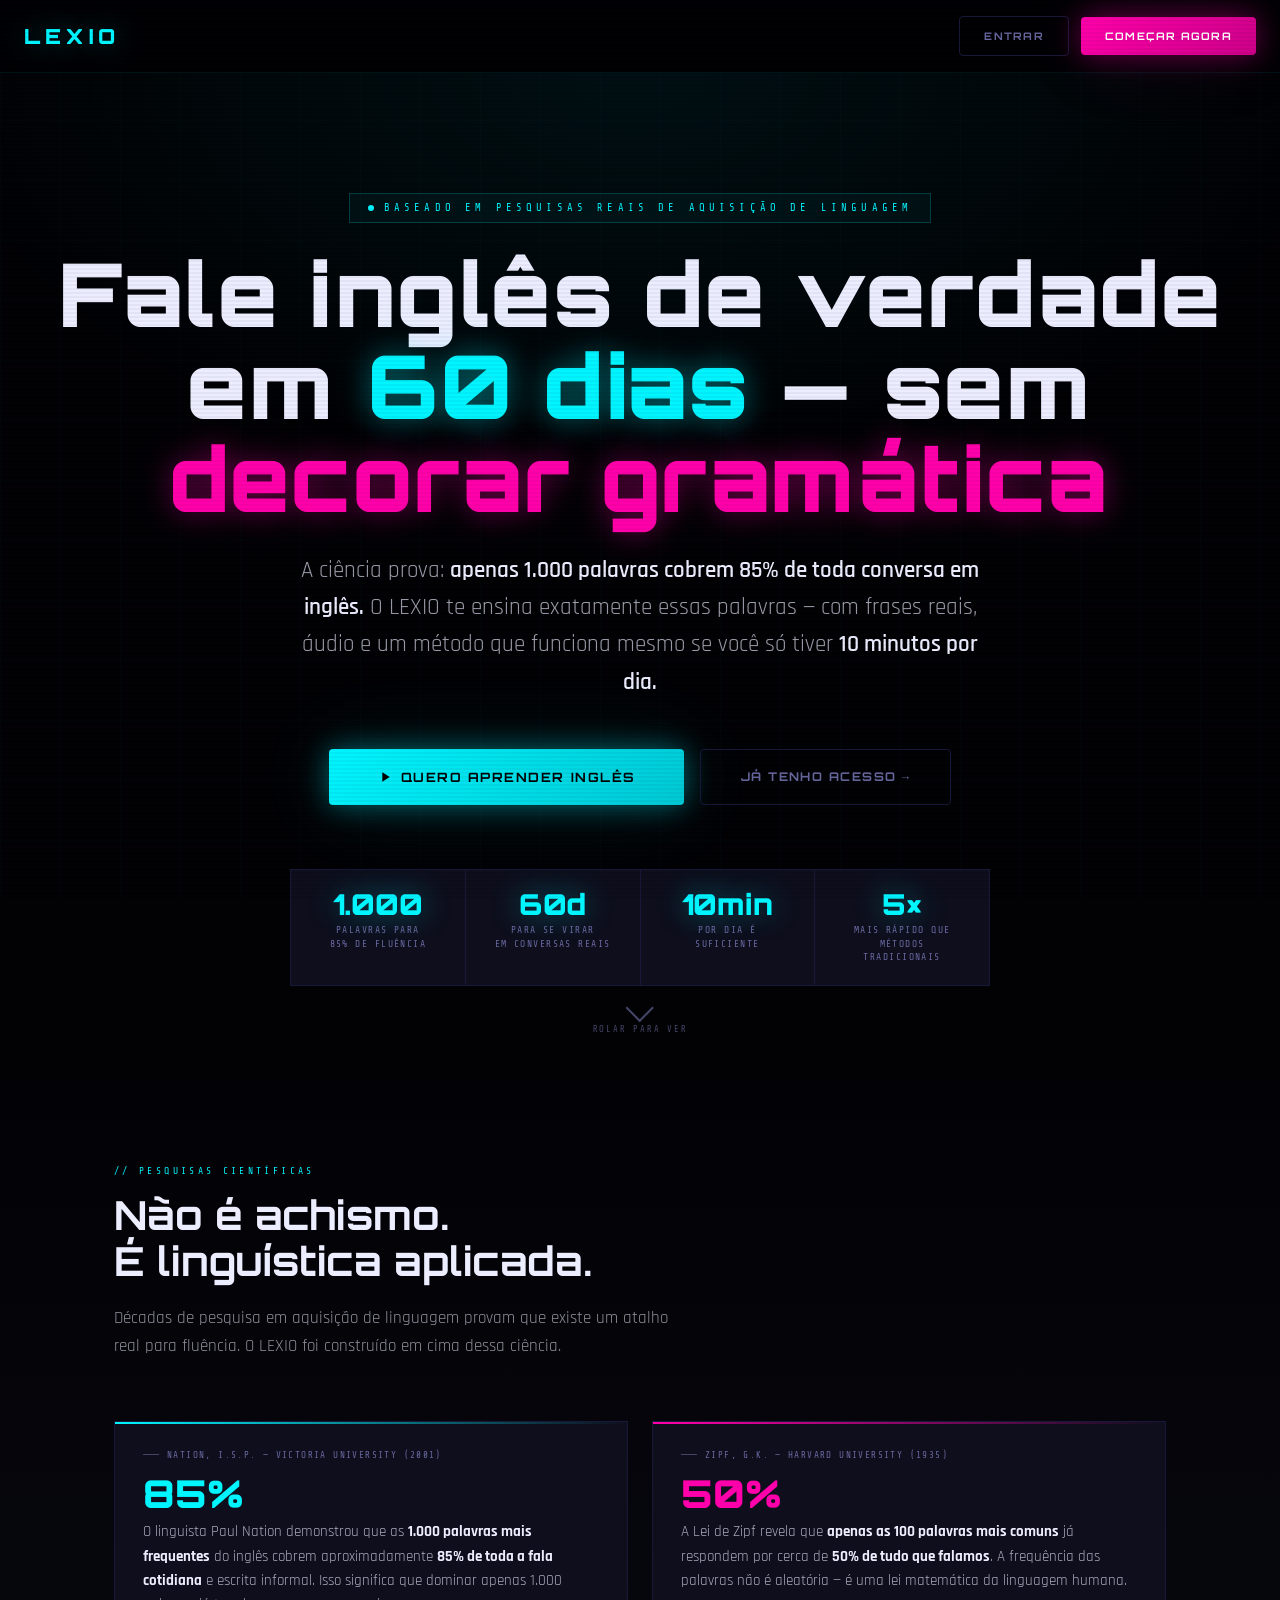
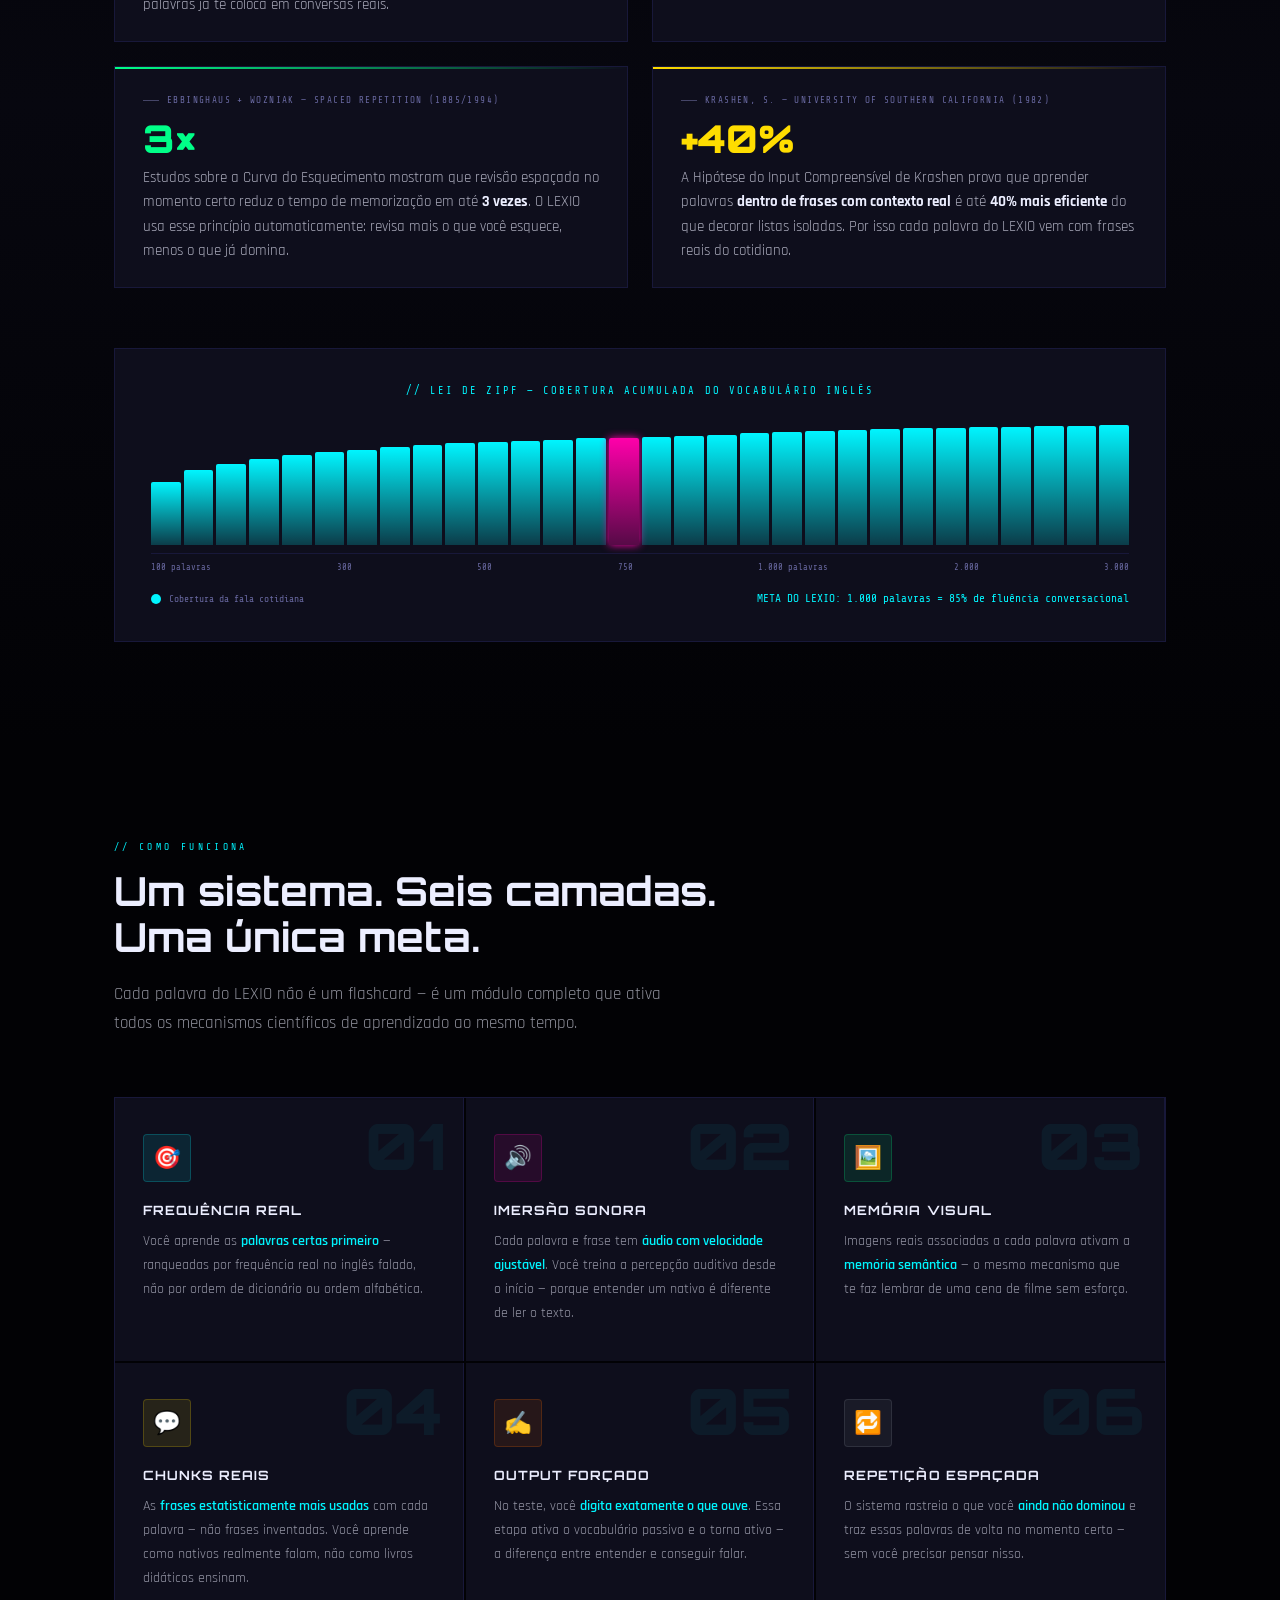
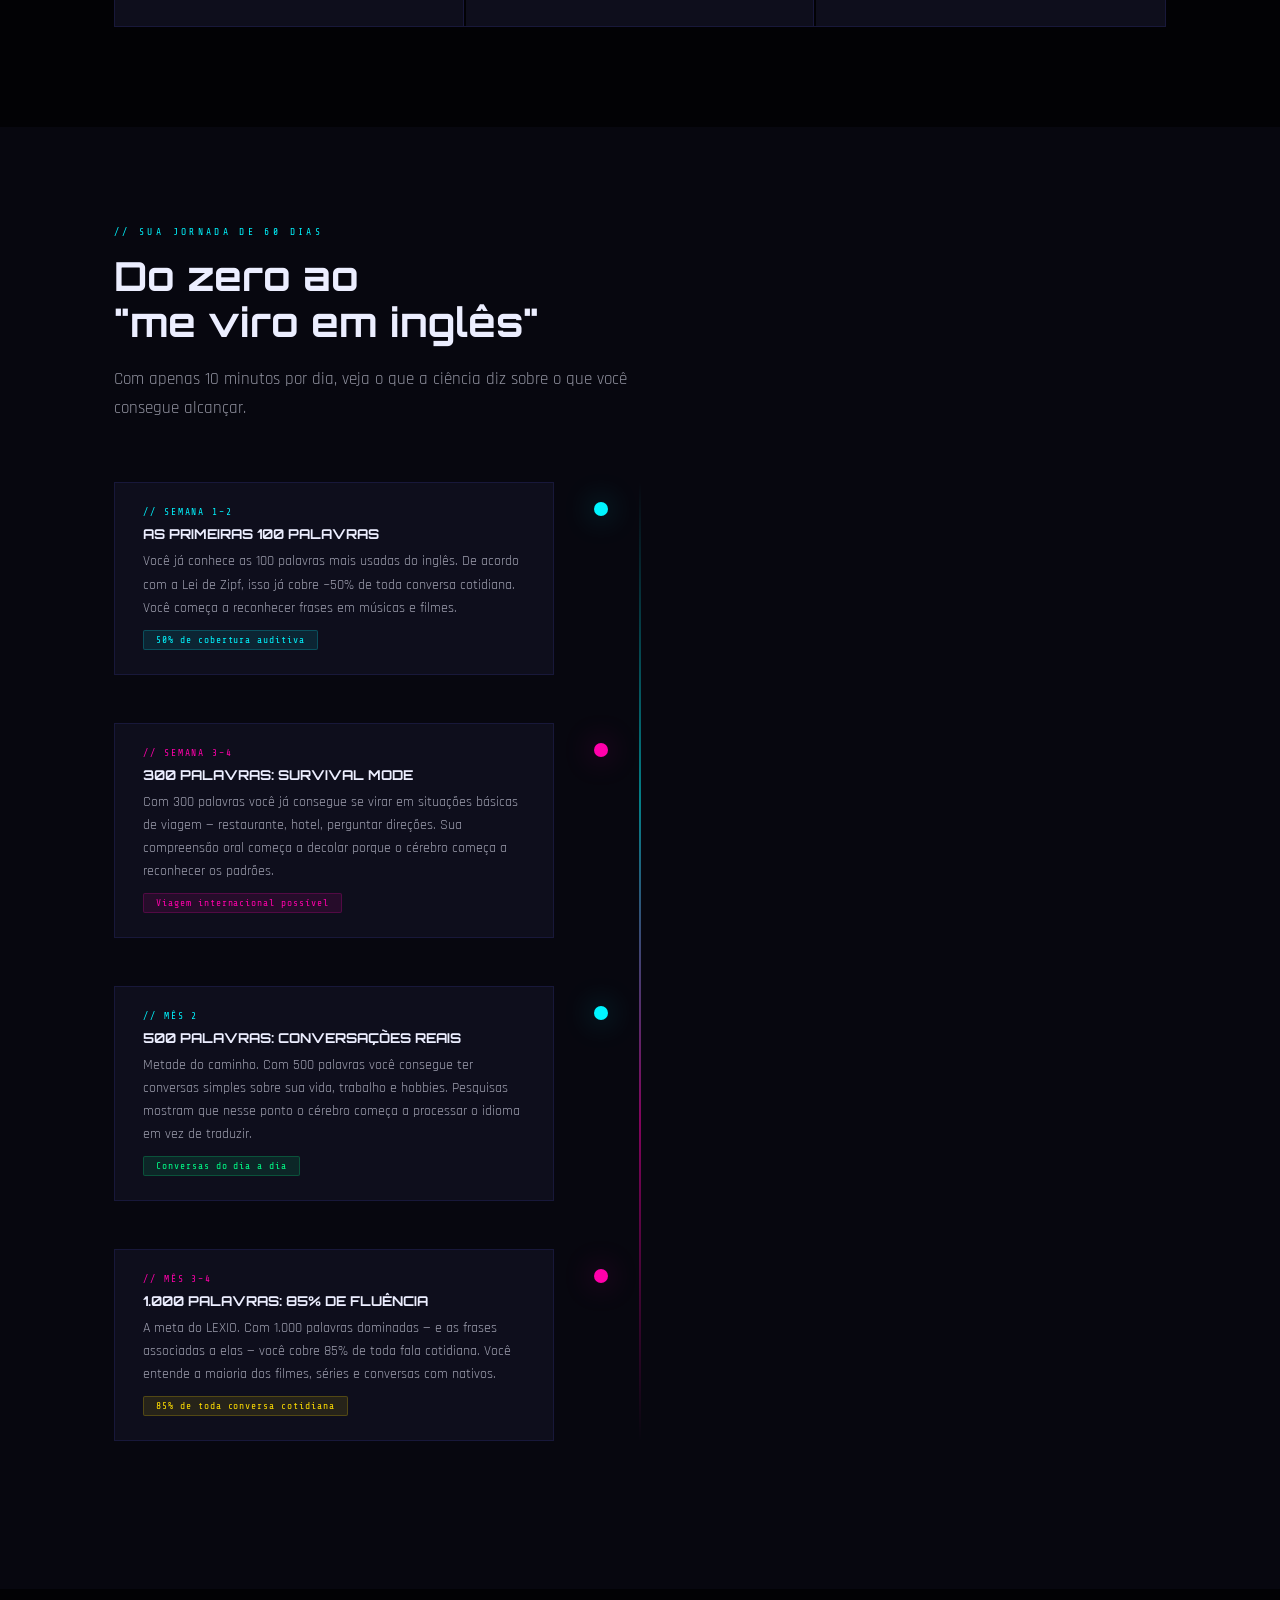
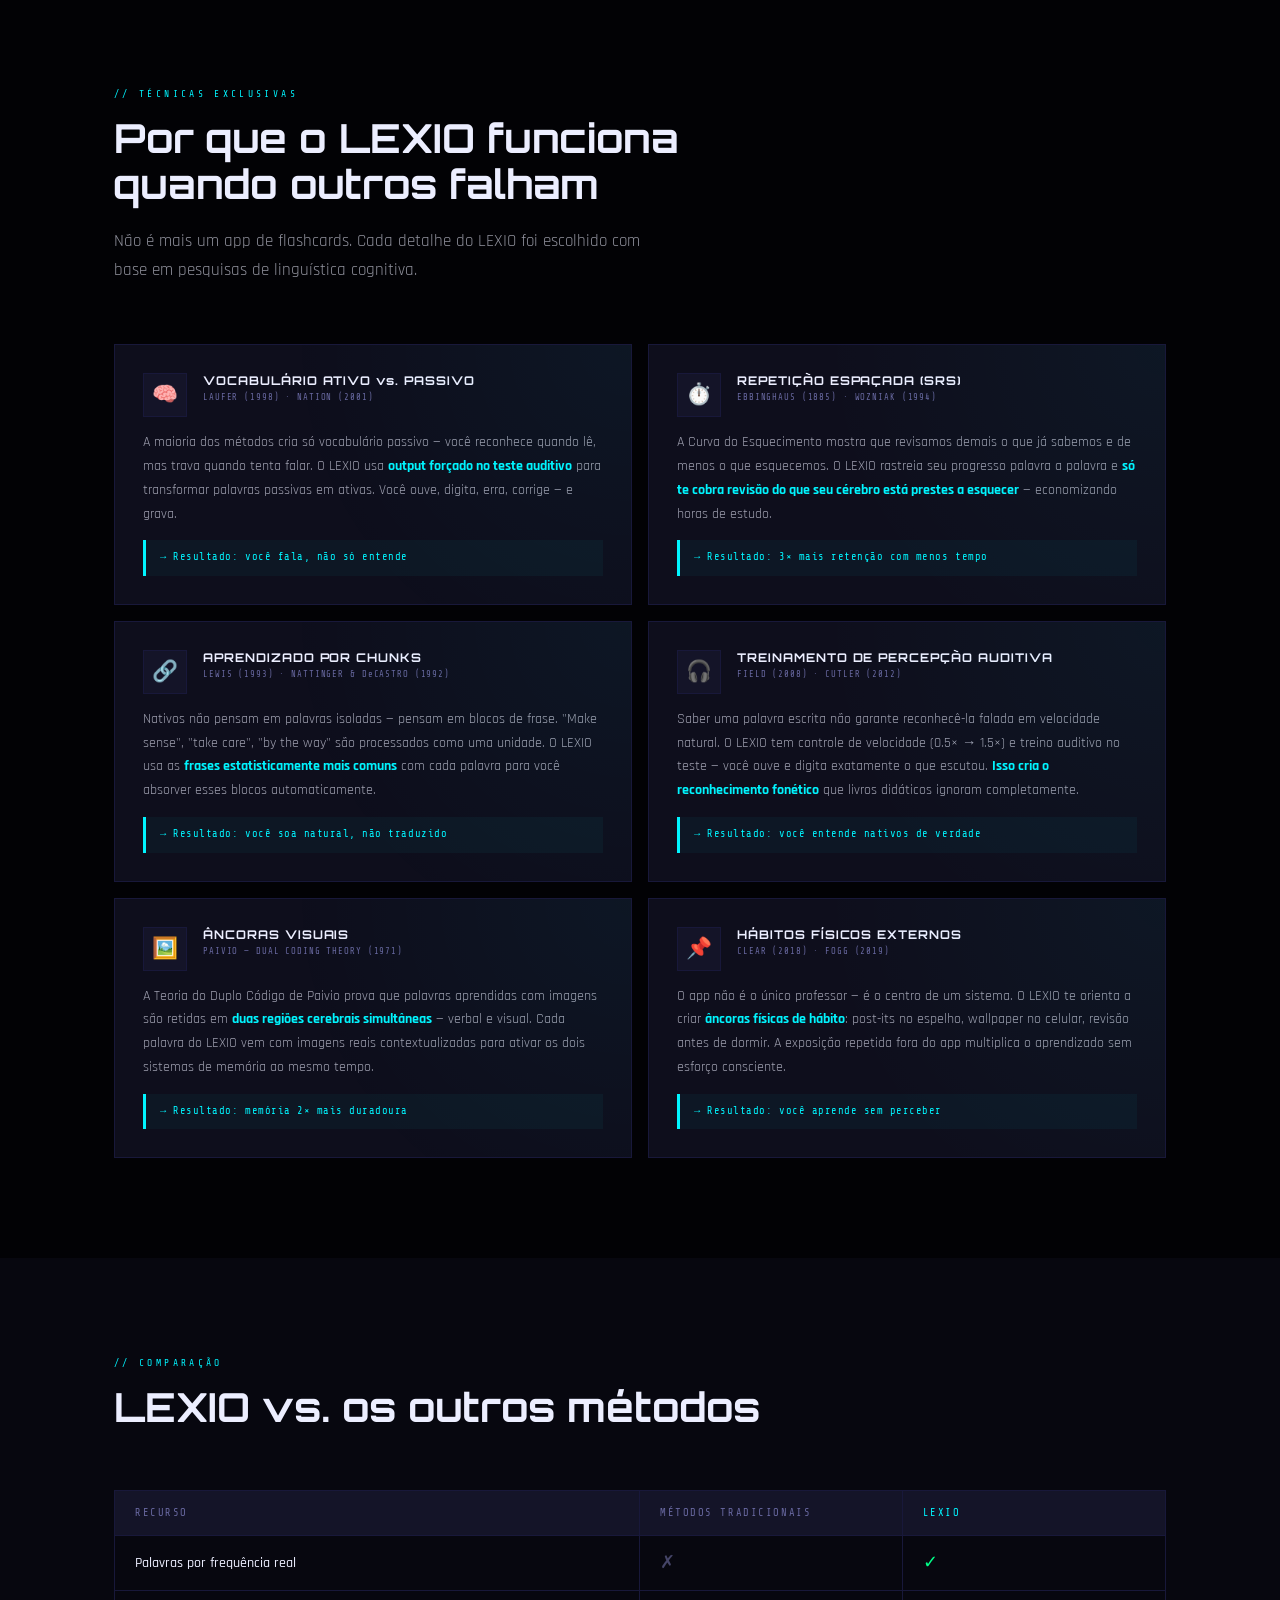
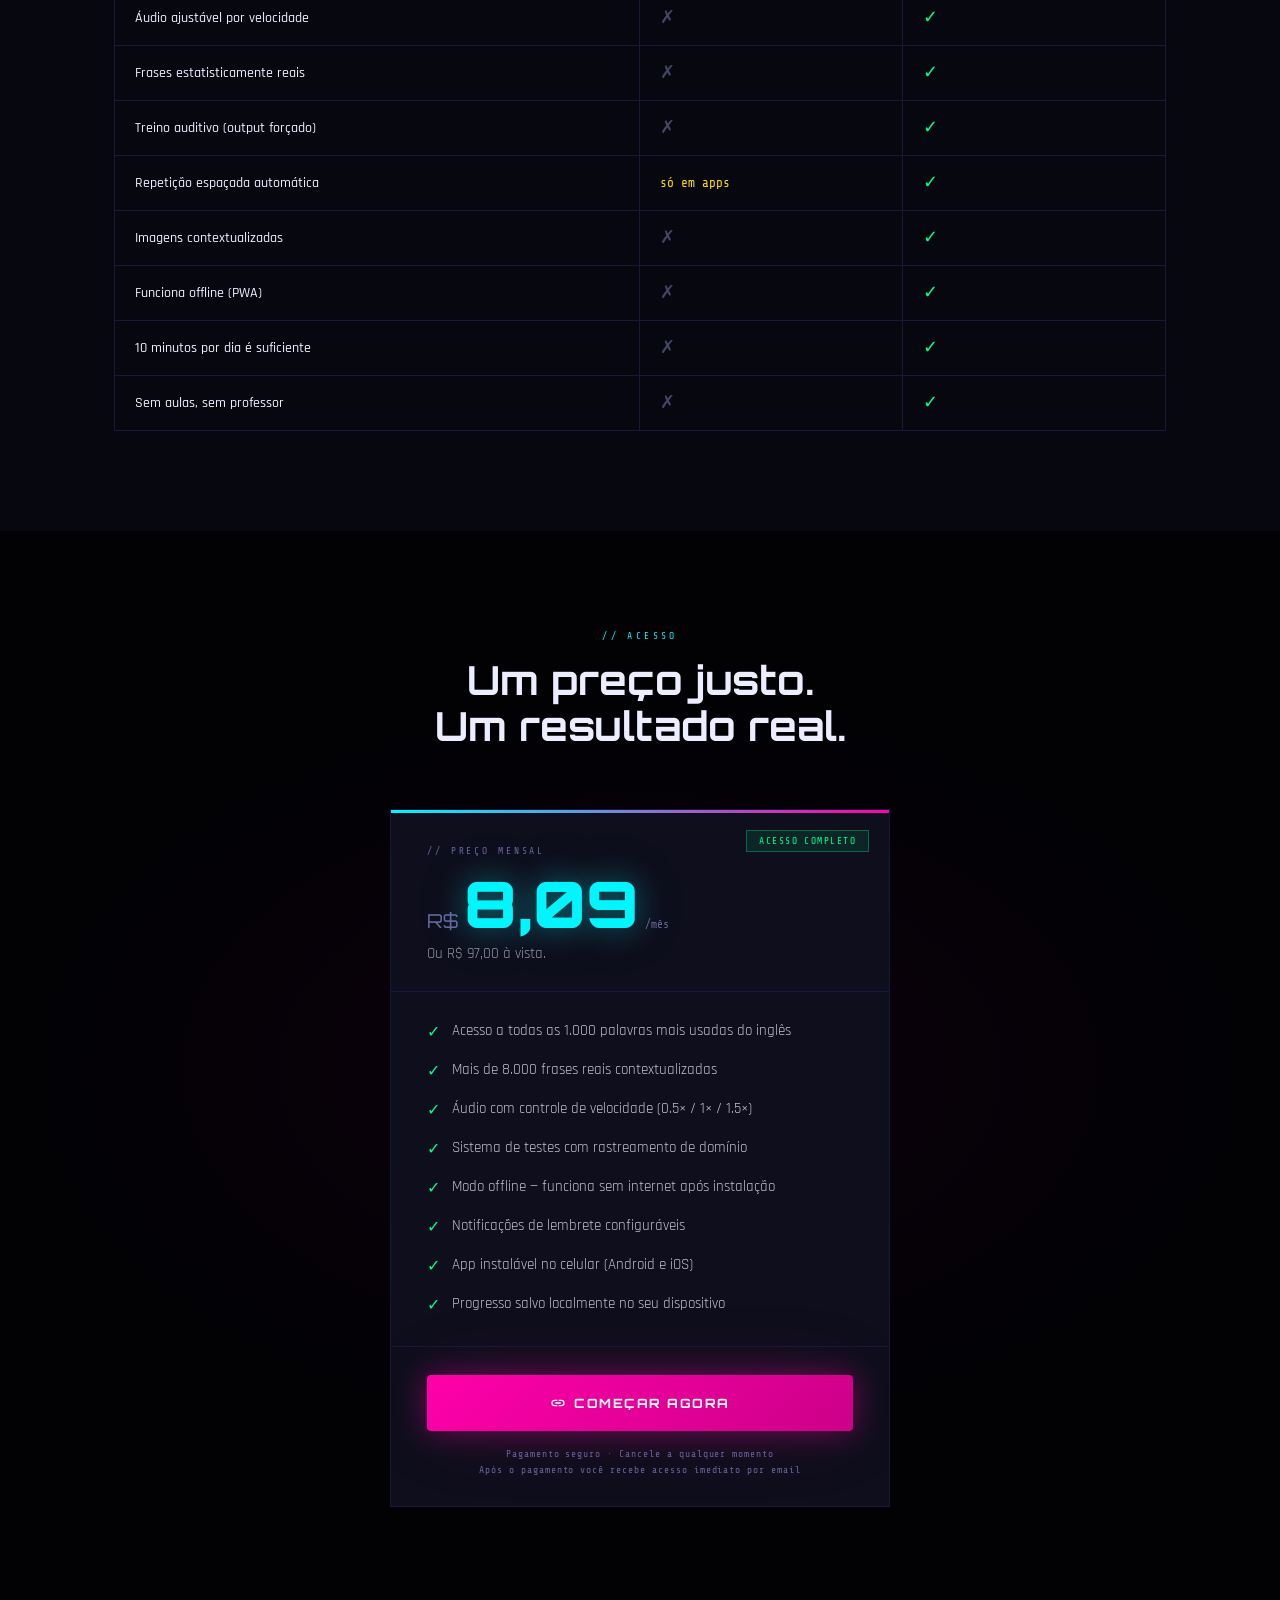
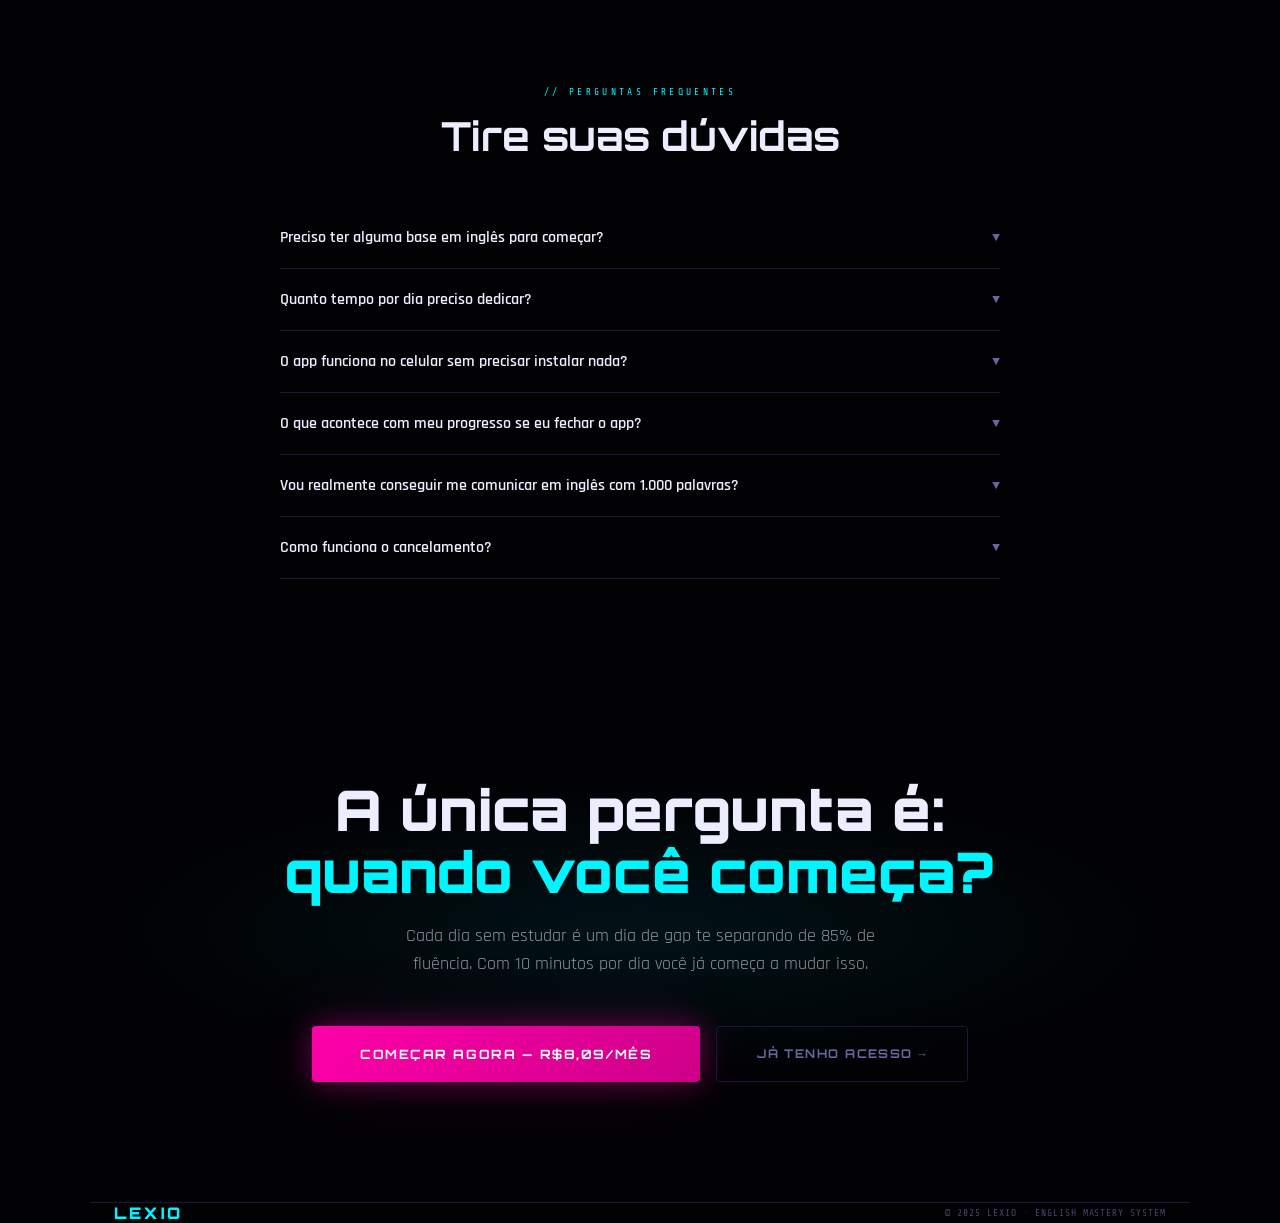
==== index.html @ 7d8c38f9 "first commit" ====
<!DOCTYPE html>
<html lang="pt-BR">
    <head>
        <meta charset="UTF-8">
        <meta name="viewport" content="width=device-width, initial-scale=1.0">
        <meta name="theme-color" content="#020205">
        <meta name="description" content="Domine o inglês em 60 dias aprendendo apenas as palavras que realmente importam. Método científico, sem horas de estudo.">
        <title>LEXIO — Domine o Inglês do Jeito Certo</title>
        <link rel="preconnect" href="https://fonts.googleapis.com">
        <link href="https://fonts.googleapis.com/css2?family=Orbitron:wght@400;700;900&family=Rajdhani:wght@300;400;500;600;700&family=Share+Tech+Mono&display=swap" rel="stylesheet">
        <link rel="stylesheet" href="app/css/landing.css">
    </head>
    <body>
        <div id="grid-bg"></div>
        <div id="particles"></div>
        <!-- ══════════ NAV ══════════ -->
        <nav class="z1">
            <a href="#" class="nav-logo">LEXIO</a>
            <div class="nav-actions">
                <!-- ↓ EDITAR: troque href="app/" pelo caminho real do seu app -->
                <a href="app/" class="btn btn-ghost">ENTRAR</a>
                <a href="#pricing" class="btn btn-magenta">COMEÇAR AGORA</a>
            </div>
        </nav>
        <!-- ══════════ HERO ══════════ -->
        <section id="hero" class="z1">
            <div class="hero-eyebrow"><span></span> BASEADO EM PESQUISAS REAIS DE AQUISIÇÃO DE LINGUAGEM</div>
            <h1 class="hero-title">
                Fale inglês de verdade<br>
                em <span class="accent-c">60 dias</span> — sem<br>
                <span class="accent-m">decorar gramática</span>
            </h1>
            <p class="hero-subtitle">
                A ciência prova: <strong>apenas 1.000 palavras cobrem 85% de toda conversa em inglês.</strong>
                O LEXIO te ensina exatamente essas palavras — com frases reais, áudio e um método que funciona
                mesmo se você só tiver <strong>10 minutos por dia.</strong>
            </p>
            <div class="hero-cta">
                <!-- ↓ EDITAR: troque href pelo link real do seu checkout (ex: Hotmart, Kiwify, Stripe) -->
                <a href="#pricing" class="btn btn-cyan btn-xl">
                    <svg width="16" height="16" viewBox="0 0 24 24" fill="currentColor">
                        <path d="M8 5v14l11-7z"/>
                    </svg>
                    QUERO APRENDER INGLÊS
                </a>
                <a href="app/" class="btn btn-ghost btn-lg">Já tenho acesso →</a>
            </div>
            <div class="hero-stats reveal visible">
                <div class="hero-stat">
                    <div class="hero-stat-num">1.000</div>
                    <div class="hero-stat-label">PALAVRAS PARA<br>85% DE FLUÊNCIA</div>
                </div>
                <div class="hero-stat">
                    <div class="hero-stat-num">60d</div>
                    <div class="hero-stat-label">PARA SE VIRAR<br>EM CONVERSAS REAIS</div>
                </div>
                <div class="hero-stat">
                    <div class="hero-stat-num">10min</div>
                    <div class="hero-stat-label">POR DIA É<br>SUFICIENTE</div>
                </div>
                <div class="hero-stat">
                    <div class="hero-stat-num">5×</div>
                    <div class="hero-stat-label">MAIS RÁPIDO QUE<br>MÉTODOS TRADICIONAIS</div>
                </div>
            </div>
            <div class="scroll-hint">
                <div class="scroll-arrow"></div>
                ROLAR PARA VER
            </div>
        </section>
        <!-- ══════════ SCIENCE ══════════ -->
        <section id="science" class="z1">
            <div class="container">
                <span class="section-label reveal">// PESQUISAS CIENTÍFICAS</span>
                <h2 class="section-title reveal">Não é achismo.<br>É linguística aplicada.</h2>
                <p class="section-sub reveal">
                    Décadas de pesquisa em aquisição de linguagem provam que existe um atalho real para fluência.
                    O LEXIO foi construído em cima dessa ciência.
                </p>
                <div class="science-grid">
                    <div class="research-card rc-cyan reveal">
                        <div class="research-source">NATION, I.S.P. — VICTORIA UNIVERSITY (2001)</div>
                        <div class="research-stat">85%</div>
                        <div class="research-text">
                            O linguista Paul Nation demonstrou que as <strong>1.000 palavras mais frequentes</strong>
                            do inglês cobrem aproximadamente <strong>85% de toda a fala cotidiana</strong> e escrita informal.
                            Isso significa que dominar apenas 1.000 palavras já te coloca em conversas reais.
                        </div>
                    </div>
                    <div class="research-card rc-mag reveal">
                        <div class="research-source">ZIPF, G.K. — HARVARD UNIVERSITY (1935)</div>
                        <div class="research-stat">50%</div>
                        <div class="research-text">
                            A Lei de Zipf revela que <strong>apenas as 100 palavras mais comuns</strong>
                            já respondem por cerca de <strong>50% de tudo que falamos</strong>.
                            A frequência das palavras não é aleatória — é uma lei matemática da linguagem humana.
                        </div>
                    </div>
                    <div class="research-card rc-green reveal">
                        <div class="research-source">EBBINGHAUS + WOZNIAK — SPACED REPETITION (1885/1994)</div>
                        <div class="research-stat">3×</div>
                        <div class="research-text">
                            Estudos sobre a Curva do Esquecimento mostram que revisão espaçada no momento certo
                            reduz o tempo de memorização em até <strong>3 vezes</strong>. O LEXIO usa esse princípio
                            automaticamente: revisa mais o que você esquece, menos o que já domina.
                        </div>
                    </div>
                    <div class="research-card rc-yellow reveal">
                        <div class="research-source">KRASHEN, S. — UNIVERSITY OF SOUTHERN CALIFORNIA (1982)</div>
                        <div class="research-stat">+40%</div>
                        <div class="research-text">
                            A Hipótese do Input Compreensível de Krashen prova que aprender palavras
                            <strong>dentro de frases com contexto real</strong> é até <strong>40% mais eficiente</strong>
                            do que decorar listas isoladas. Por isso cada palavra do LEXIO vem com frases reais do cotidiano.
                        </div>
                    </div>
                </div>
                <!-- Zipf Chart -->
                <div class="zipf-visual reveal">
                    <div class="zipf-title">// LEI DE ZIPF — COBERTURA ACUMULADA DO VOCABULÁRIO INGLÊS</div>
                    <div class="zipf-bars" id="zipf-bars"></div>
                    <div class="zipf-labels">
                        <span>100 palavras</span>
                        <span>300</span>
                        <span>500</span>
                        <span>750</span>
                        <span>1.000 palavras</span>
                        <span>2.000</span>
                        <span>3.000</span>
                    </div>
                    <div class="zipf-annotation">
                        <div class="zipf-ann-item">
                            <div class="zipf-dot" style="background:var(--cyan)"></div>
                            Cobertura da fala cotidiana
                        </div>
                        <div class="zipf-ann-item" style="margin-left:auto;font-size:0.7rem;color:var(--cyan)">
                            META DO LEXIO: 1.000 palavras = 85% de fluência conversacional
                        </div>
                    </div>
                </div>
            </div>
        </section>
        <!-- ══════════ HOW IT WORKS ══════════ -->
        <section id="how" class="z1">
            <div class="container">
                <span class="section-label reveal">// COMO FUNCIONA</span>
                <h2 class="section-title reveal">Um sistema. Seis camadas.<br>Uma única meta.</h2>
                <p class="section-sub reveal">
                    Cada palavra do LEXIO não é um flashcard — é um módulo completo que ativa
                    todos os mecanismos científicos de aprendizado ao mesmo tempo.
                </p>
                <div class="how-grid">
                    <div class="how-step reveal">
                        <div class="how-step-num">01</div>
                        <div class="how-icon hi-cyan">🎯</div>
                        <div class="how-title">FREQUÊNCIA REAL</div>
                        <div class="how-text">Você aprende as <strong>palavras certas primeiro</strong> — ranqueadas por frequência real no inglês falado, não por ordem de dicionário ou ordem alfabética.</div>
                    </div>
                    <div class="how-step reveal">
                        <div class="how-step-num">02</div>
                        <div class="how-icon hi-mag">🔊</div>
                        <div class="how-title">IMERSÃO SONORA</div>
                        <div class="how-text">Cada palavra e frase tem <strong>áudio com velocidade ajustável</strong>. Você treina a percepção auditiva desde o início — porque entender um nativo é diferente de ler o texto.</div>
                    </div>
                    <div class="how-step reveal">
                        <div class="how-step-num">03</div>
                        <div class="how-icon hi-green">🖼️</div>
                        <div class="how-title">MEMÓRIA VISUAL</div>
                        <div class="how-text">Imagens reais associadas a cada palavra ativam a <strong>memória semântica</strong> — o mesmo mecanismo que te faz lembrar de uma cena de filme sem esforço.</div>
                    </div>
                    <div class="how-step reveal">
                        <div class="how-step-num">04</div>
                        <div class="how-icon hi-yellow">💬</div>
                        <div class="how-title">CHUNKS REAIS</div>
                        <div class="how-text">As <strong>frases estatisticamente mais usadas</strong> com cada palavra — não frases inventadas. Você aprende como nativos realmente falam, não como livros didáticos ensinam.</div>
                    </div>
                    <div class="how-step reveal">
                        <div class="how-step-num">05</div>
                        <div class="how-icon hi-orange">✍️</div>
                        <div class="how-title">OUTPUT FORÇADO</div>
                        <div class="how-text">No teste, você <strong>digita exatamente o que ouve</strong>. Essa etapa ativa o vocabulário passivo e o torna ativo — a diferença entre entender e conseguir falar.</div>
                    </div>
                    <div class="how-step reveal">
                        <div class="how-step-num">06</div>
                        <div class="how-icon hi-white">🔁</div>
                        <div class="how-title">REPETIÇÃO ESPAÇADA</div>
                        <div class="how-text">O sistema rastreia o que você <strong>ainda não dominou</strong> e traz essas palavras de volta no momento certo — sem você precisar pensar nisso.</div>
                    </div>
                </div>
            </div>
        </section>
        <!-- ══════════ TIMELINE ══════════ -->
        <section id="timeline" class="z1">
            <div class="container">
                <span class="section-label reveal">// SUA JORNADA DE 60 DIAS</span>
                <h2 class="section-title reveal">Do zero ao<br>"me viro em inglês"</h2>
                <p class="section-sub reveal">
                    Com apenas 10 minutos por dia, veja o que a ciência diz sobre o que você consegue alcançar.
                </p>
                <div class="timeline-wrap reveal">
                    <div class="timeline-line"></div>
                    <div class="timeline-row">
                        <div class="timeline-card">
                            <div class="tl-week">// SEMANA 1–2</div>
                            <div class="tl-title">AS PRIMEIRAS 100 PALAVRAS</div>
                            <div class="tl-text">Você já conhece as 100 palavras mais usadas do inglês. De acordo com a Lei de Zipf, isso já cobre ~50% de toda conversa cotidiana. Você começa a reconhecer frases em músicas e filmes.</div>
                            <div class="tl-badge badge-cyan">50% de cobertura auditiva</div>
                        </div>
                        <div class="timeline-dot"></div>
                        <div style="flex:1"></div>
                    </div>
                    <div class="timeline-row right">
                        <div style="flex:1"></div>
                        <div class="timeline-dot"></div>
                        <div class="timeline-card">
                            <div class="tl-week">// SEMANA 3–4</div>
                            <div class="tl-title">300 PALAVRAS: SURVIVAL MODE</div>
                            <div class="tl-text">Com 300 palavras você já consegue se virar em situações básicas de viagem — restaurante, hotel, perguntar direções. Sua compreensão oral começa a decolar porque o cérebro começa a reconhecer os padrões.</div>
                            <div class="tl-badge badge-mag">Viagem internacional possível</div>
                        </div>
                    </div>
                    <div class="timeline-row">
                        <div class="timeline-card">
                            <div class="tl-week">// MÊS 2</div>
                            <div class="tl-title">500 PALAVRAS: CONVERSAÇÕES REAIS</div>
                            <div class="tl-text">Metade do caminho. Com 500 palavras você consegue ter conversas simples sobre sua vida, trabalho e hobbies. Pesquisas mostram que nesse ponto o cérebro começa a processar o idioma em vez de traduzir.</div>
                            <div class="tl-badge badge-green">Conversas do dia a dia</div>
                        </div>
                        <div class="timeline-dot"></div>
                        <div style="flex:1"></div>
                    </div>
                    <div class="timeline-row right">
                        <div style="flex:1"></div>
                        <div class="timeline-dot"></div>
                        <div class="timeline-card">
                            <div class="tl-week">// MÊS 3–4</div>
                            <div class="tl-title">1.000 PALAVRAS: 85% DE FLUÊNCIA</div>
                            <div class="tl-text">A meta do LEXIO. Com 1.000 palavras dominadas — e as frases associadas a elas — você cobre 85% de toda fala cotidiana. Você entende a maioria dos filmes, séries e conversas com nativos.</div>
                            <div class="tl-badge badge-yellow">85% de toda conversa cotidiana</div>
                        </div>
                    </div>
                </div>
            </div>
        </section>
        <!-- ══════════ TECHNIQUES ══════════ -->
        <section id="techniques" class="z1">
            <div class="container">
                <span class="section-label reveal">// TÉCNICAS EXCLUSIVAS</span>
                <h2 class="section-title reveal">Por que o LEXIO funciona<br>quando outros falham</h2>
                <p class="section-sub reveal">
                    Não é mais um app de flashcards. Cada detalhe do LEXIO foi escolhido com base em pesquisas de linguística cognitiva.
                </p>
                <div class="tech-grid">
                    <div class="tech-card reveal">
                        <div class="tech-header">
                            <div class="tech-icon-box">🧠</div>
                            <div>
                                <div class="tech-name">VOCABULÁRIO ATIVO vs. PASSIVO</div>
                                <div class="tech-source">LAUFER (1998) · NATION (2001)</div>
                            </div>
                        </div>
                        <div class="tech-desc">
                            A maioria dos métodos cria só vocabulário passivo — você reconhece quando lê,
                            mas trava quando tenta falar. O LEXIO usa <strong>output forçado no teste auditivo</strong>
                            para transformar palavras passivas em ativas. Você ouve, digita, erra, corrige — e grava.
                        </div>
                        <div class="tech-result">→ Resultado: você fala, não só entende</div>
                    </div>
                    <div class="tech-card reveal">
                        <div class="tech-header">
                            <div class="tech-icon-box">⏱️</div>
                            <div>
                                <div class="tech-name">REPETIÇÃO ESPAÇADA (SRS)</div>
                                <div class="tech-source">EBBINGHAUS (1885) · WOZNIAK (1994)</div>
                            </div>
                        </div>
                        <div class="tech-desc">
                            A Curva do Esquecimento mostra que revisamos demais o que já sabemos e de menos o que
                            esquecemos. O LEXIO rastreia seu progresso palavra a palavra e <strong>só te cobra revisão
                            do que seu cérebro está prestes a esquecer</strong> — economizando horas de estudo.
                        </div>
                        <div class="tech-result">→ Resultado: 3× mais retenção com menos tempo</div>
                    </div>
                    <div class="tech-card reveal">
                        <div class="tech-header">
                            <div class="tech-icon-box">🔗</div>
                            <div>
                                <div class="tech-name">APRENDIZADO POR CHUNKS</div>
                                <div class="tech-source">LEWIS (1993) · NATTINGER & DeCASTRO (1992)</div>
                            </div>
                        </div>
                        <div class="tech-desc">
                            Nativos não pensam em palavras isoladas — pensam em blocos de frase.
                            "Make sense", "take care", "by the way" são processados como uma unidade.
                            O LEXIO usa as <strong>frases estatisticamente mais comuns</strong> com cada palavra
                            para você absorver esses blocos automaticamente.
                        </div>
                        <div class="tech-result">→ Resultado: você soa natural, não traduzido</div>
                    </div>
                    <div class="tech-card reveal">
                        <div class="tech-header">
                            <div class="tech-icon-box">🎧</div>
                            <div>
                                <div class="tech-name">TREINAMENTO DE PERCEPÇÃO AUDITIVA</div>
                                <div class="tech-source">FIELD (2008) · CUTLER (2012)</div>
                            </div>
                        </div>
                        <div class="tech-desc">
                            Saber uma palavra escrita não garante reconhecê-la falada em velocidade natural.
                            O LEXIO tem controle de velocidade (0.5× → 1.5×) e treino auditivo no teste —
                            você ouve e digita exatamente o que escutou. <strong>Isso cria o reconhecimento fonético</strong>
                            que livros didáticos ignoram completamente.
                        </div>
                        <div class="tech-result">→ Resultado: você entende nativos de verdade</div>
                    </div>
                    <div class="tech-card reveal">
                        <div class="tech-header">
                            <div class="tech-icon-box">🖼️</div>
                            <div>
                                <div class="tech-name">ÂNCORAS VISUAIS</div>
                                <div class="tech-source">PAIVIO — DUAL CODING THEORY (1971)</div>
                            </div>
                        </div>
                        <div class="tech-desc">
                            A Teoria do Duplo Código de Paivio prova que palavras aprendidas com imagens
                            são retidas em <strong>duas regiões cerebrais simultâneas</strong> — verbal e visual.
                            Cada palavra do LEXIO vem com imagens reais contextualizadas para ativar
                            os dois sistemas de memória ao mesmo tempo.
                        </div>
                        <div class="tech-result">→ Resultado: memória 2× mais duradoura</div>
                    </div>
                    <div class="tech-card reveal">
                        <div class="tech-header">
                            <div class="tech-icon-box">📌</div>
                            <div>
                                <div class="tech-name">HÁBITOS FÍSICOS EXTERNOS</div>
                                <div class="tech-source">CLEAR (2018) · FOGG (2019)</div>
                            </div>
                        </div>
                        <div class="tech-desc">
                            O app não é o único professor — é o centro de um sistema. O LEXIO te orienta
                            a criar <strong>âncoras físicas de hábito</strong>: post-its no espelho, wallpaper no celular,
                            revisão antes de dormir. A exposição repetida fora do app multiplica o aprendizado
                            sem esforço consciente.
                        </div>
                        <div class="tech-result">→ Resultado: você aprende sem perceber</div>
                    </div>
                </div>
            </div>
        </section>
        <!-- ══════════ COMPARE ══════════ -->
        <section id="compare" class="z1">
            <div class="container">
                <span class="section-label reveal">// COMPARAÇÃO</span>
                <h2 class="section-title reveal">LEXIO vs. os outros métodos</h2>
                <div class="compare-table reveal">
                    <div class="compare-header">
                        <div>RECURSO</div>
                        <div>MÉTODOS TRADICIONAIS</div>
                        <div class="lexio-col">LEXIO</div>
                    </div>
                    <div class="compare-row">
                        <div>Palavras por frequência real</div>
                        <div><span class="cross">✗</span></div>
                        <div><span class="check">✓</span></div>
                    </div>
                    <div class="compare-row">
                        <div>Áudio ajustável por velocidade</div>
                        <div><span class="cross">✗</span></div>
                        <div><span class="check">✓</span></div>
                    </div>
                    <div class="compare-row">
                        <div>Frases estatisticamente reais</div>
                        <div><span class="cross">✗</span></div>
                        <div><span class="check">✓</span></div>
                    </div>
                    <div class="compare-row">
                        <div>Treino auditivo (output forçado)</div>
                        <div><span class="cross">✗</span></div>
                        <div><span class="check">✓</span></div>
                    </div>
                    <div class="compare-row">
                        <div>Repetição espaçada automática</div>
                        <div><span class="partial">só em apps</span></div>
                        <div><span class="check">✓</span></div>
                    </div>
                    <div class="compare-row">
                        <div>Imagens contextualizadas</div>
                        <div><span class="cross">✗</span></div>
                        <div><span class="check">✓</span></div>
                    </div>
                    <div class="compare-row">
                        <div>Funciona offline (PWA)</div>
                        <div><span class="cross">✗</span></div>
                        <div><span class="check">✓</span></div>
                    </div>
                    <div class="compare-row">
                        <div>10 minutos por dia é suficiente</div>
                        <div><span class="cross">✗</span></div>
                        <div><span class="check">✓</span></div>
                    </div>
                    <div class="compare-row">
                        <div>Sem aulas, sem professor</div>
                        <div><span class="cross">✗</span></div>
                        <div><span class="check">✓</span></div>
                    </div>
                </div>
            </div>
        </section>
        <!-- ══════════ PRICING ══════════ -->
        <section id="pricing" class="z1">
            <div class="container">
                <span class="section-label reveal" style="text-align:center;display:block">// ACESSO</span>
                <h2 class="section-title reveal" style="text-align:center">Um preço justo.<br>Um resultado real.</h2>
                <div class="pricing-card reveal">
                    <div class="pricing-badge">ACESSO COMPLETO</div>
                    <div class="pricing-head">
                        <div class="pricing-plan">// PREÇO MENSAL</div>
                        <div class="pricing-price">
                            <div class="price-currency">R$</div>
                            <!-- ↓ EDITAR: altere o preço aqui -->
                            <div class="price-value">8,09 </div>
                            <div class="price-period">/mês</div>
                        </div>
                        <div class="pricing-tagline">Ou R$ 97,00 à vista.</div>
                    </div>
                    <div class="pricing-features">
                        <div class="feature-item"><span class="feature-check">✓</span> Acesso a todas as 1.000 palavras mais usadas do inglês</div>
                        <div class="feature-item"><span class="feature-check">✓</span> Mais de 8.000 frases reais contextualizadas</div>
                        <div class="feature-item"><span class="feature-check">✓</span> Áudio com controle de velocidade (0.5× / 1× / 1.5×)</div>
                        <div class="feature-item"><span class="feature-check">✓</span> Sistema de testes com rastreamento de domínio</div>
                        <div class="feature-item"><span class="feature-check">✓</span> Modo offline — funciona sem internet após instalação</div>
                        <div class="feature-item"><span class="feature-check">✓</span> Notificações de lembrete configuráveis</div>
                        <div class="feature-item"><span class="feature-check">✓</span> App instalável no celular (Android e iOS)</div>
                        <div class="feature-item"><span class="feature-check">✓</span> Progresso salvo localmente no seu dispositivo</div>
                    </div>
                    <div class="pricing-cta">
                        <a href="https://pay.hotmart.com/M104847735W?checkoutMode=10" target="_blank" class="btn btn-magenta btn-xl" style="width:100%;font-size:0.8rem">
                            <svg width="16" height="16" viewBox="0 0 24 24" fill="currentColor">
                                <path d="M11 17H7a5 5 0 010-10h4v2H7a3 3 0 000 6h4v2zm-3-4v-2h8v2H8zm9 4h-4v-2h4a3 3 0 000-6h-4V7h4a5 5 0 010 10z"/>
                            </svg>
                            COMEÇAR AGORA
                        </a>
                        <div class="pricing-guarantee">
                            Pagamento seguro · Cancele a qualquer momento<br>
                            Após o pagamento você recebe acesso imediato por email
                        </div>
                    </div>
                </div>
            </div>
        </section>
        <!-- ══════════ FAQ ══════════ -->
        <section id="faq" class="z1">
            <div class="container">
                <span class="section-label reveal" style="text-align:center;display:block">// PERGUNTAS FREQUENTES</span>
                <h2 class="section-title reveal" style="text-align:center">Tire suas dúvidas</h2>
                <div class="faq-grid reveal">
                    <div class="faq-item">
                        <div class="faq-q" onclick="toggleFaq(this)">
                            Preciso ter alguma base em inglês para começar?
                            <span class="faq-arrow">▼</span>
                        </div>
                        <div class="faq-a">Não. O LEXIO começa do absoluto zero. As palavras são ensinadas na ordem de frequência real — a primeira palavra já é a mais usada do inglês. Você vai aprendendo naturalmente, sem pré-requisito.</div>
                    </div>
                    <div class="faq-item">
                        <div class="faq-q" onclick="toggleFaq(this)">
                            Quanto tempo por dia preciso dedicar?
                            <span class="faq-arrow">▼</span>
                        </div>
                        <div class="faq-a">O mínimo viável é 10 minutos por dia. Com isso você aprende de 3 a 5 palavras novas por sessão. O sistema foi desenhado para caber nos "buracos" do dia — ônibus, fila, intervalo do almoço.</div>
                    </div>
                    <div class="faq-item">
                        <div class="faq-q" onclick="toggleFaq(this)">
                            O app funciona no celular sem precisar instalar nada?
                            <span class="faq-arrow">▼</span>
                        </div>
                        <div class="faq-a">Sim. O LEXIO roda direto no navegador do celular (Chrome ou Safari). Você também pode instalar como PWA — basta clicar em "Adicionar à tela inicial" no menu do navegador — e ele funciona exatamente como um app nativo, inclusive offline.</div>
                    </div>
                    <div class="faq-item">
                        <div class="faq-q" onclick="toggleFaq(this)">
                            O que acontece com meu progresso se eu fechar o app?
                            <span class="faq-arrow">▼</span>
                        </div>
                        <div class="faq-a">Seu progresso é salvo automaticamente no armazenamento do seu dispositivo (IndexedDB). Não depende de internet. Você pode fechar, desligar o celular, voltar dias depois — tudo estará exatamente onde você parou.</div>
                    </div>
                    <div class="faq-item">
                        <div class="faq-q" onclick="toggleFaq(this)">
                            Vou realmente conseguir me comunicar em inglês com 1.000 palavras?
                            <span class="faq-arrow">▼</span>
                        </div>
                        <div class="faq-a">Sim — para conversas do cotidiano. A pesquisa do linguista Paul Nation (Victoria University, 2001) demonstra que as 1.000 palavras mais frequentes cobrem ~85% da fala cotidiana. Isso não significa falar como jornalista da CNN, mas significa conseguir se virar em viagens, trabalho básico, redes sociais e conversas casuais.</div>
                    </div>
                    <div class="faq-item">
                        <div class="faq-q" onclick="toggleFaq(this)">
                            Como funciona o cancelamento?
                            <span class="faq-arrow">▼</span>
                        </div>
                        <div class="faq-a">O cancelamento é imediato e sem burocracia. Basta acessar a plataforma de pagamento e cancelar. Você mantém acesso até o final do período pago.</div>
                    </div>
                </div>
            </div>
        </section>
        <!-- ══════════ CTA FINAL ══════════ -->
        <section id="cta-final" class="z1">
            <h2 class="cta-title reveal">
                A única pergunta é:<br>
                <span style="color:var(--cyan)">quando você começa?</span>
            </h2>
            <p class="cta-sub reveal">
                Cada dia sem estudar é um dia de gap te separando de 85% de fluência. Com 10 minutos por dia
                você já começa a mudar isso.
            </p>
            <div class="cta-buttons reveal">
                <!-- ↓ EDITAR: mesmo link do checkout do pricing -->
                <a href="https://pay.hotmart.com/M104847735W?checkoutMode=10" target="_blank" class="btn btn-magenta btn-xl">
                COMEÇAR AGORA — R$8,09/mês
                </a>
                <a href="app/" class="btn btn-ghost btn-lg">Já tenho acesso →</a>
            </div>
        </section>
        <!-- ══════════ FOOTER ══════════ -->
        <footer class="z1 container">
            <div class="footer-logo">LEXIO</div>
            <div class="footer-copy">
                <!-- ↓ EDITAR: seu nome / empresa -->
                © 2025 LEXIO · ENGLISH MASTERY SYSTEM
            </div>
        </footer>
        <script src="app/js/landing.js"></script>
    </body>
</html>
---- app/css/landing.css ----
/* ══════════════════════════════════════════════
   TOKENS
══════════════════════════════════════════════ */
:root {
  --bg:       #020205;
  --bg2:      #07070f;
  --panel:    #0e0e1c;
  --panel2:   #141428;
  --cyan:     #00f5ff;
  --cyan2:    #00c8d4;
  --magenta:  #ff00aa;
  --green:    #00ff88;
  --yellow:   #ffdd00;
  --white:    #eceeff;
  --muted:    #454568;
  --muted2:   #6868a0;
  --border:   #18183a;

  --glow-c: 0 0 30px rgba(0,245,255,0.4), 0 0 80px rgba(0,245,255,0.1);
  --glow-m: 0 0 30px rgba(255,0,170,0.4), 0 0 80px rgba(255,0,170,0.1);
  --glow-g: 0 0 30px rgba(0,255,136,0.4), 0 0 80px rgba(0,255,136,0.1);

  --font-d: 'Orbitron', monospace;
  --font-b: 'Rajdhani', sans-serif;
  --font-m: 'Share Tech Mono', monospace;
}

*, *::before, *::after { margin:0; padding:0; box-sizing:border-box; }

html { scroll-behavior: smooth; }

body {
  font-family: var(--font-b);
  background: var(--bg);
  color: var(--white);
  overflow-x: hidden;
  cursor: default;
}

/* ── SCANLINES ── */
body::before {
  content:''; position:fixed; inset:0; z-index:9999; pointer-events:none;
  background: repeating-linear-gradient(0deg, transparent, transparent 2px, rgba(0,0,0,0.04) 2px, rgba(0,0,0,0.04) 4px);
}

/* ── GRID ── */
#grid-bg {
  position:fixed; inset:0; pointer-events:none; z-index:0;
  background-image:
    linear-gradient(rgba(0,245,255,0.02) 1px, transparent 1px),
    linear-gradient(90deg, rgba(0,245,255,0.02) 1px, transparent 1px);
  background-size:60px 60px;
}

/* ── PARTICLES ── */
#particles { position:fixed; inset:0; pointer-events:none; z-index:0; overflow:hidden; }
.p { position:absolute; border-radius:50%; opacity:0; animation:rise linear infinite; }
@keyframes rise {
  0%   { transform:translateY(100vh); opacity:0; }
  10%  { opacity:.7; }
  90%  { opacity:.3; }
  100% { transform:translateY(-10vh); opacity:0; }
}

/* ── SHARED LAYOUT ── */
.z1 { position:relative; z-index:1; }
.container { max-width:1100px; margin:0 auto; padding:0 24px; }

/* ── REVEAL ANIMATION ── */
.reveal {
  opacity:0; transform:translateY(28px);
  transition: opacity 0.7s ease, transform 0.7s ease;
}
.reveal.visible { opacity:1; transform:translateY(0); }

/* ══════════════════════════════════════════════
   NAV
══════════════════════════════════════════════ */
nav {
  position:fixed; top:0; left:0; right:0; z-index:100;
  padding:16px 24px;
  display:flex; align-items:center; justify-content:space-between;
  background:rgba(2,2,5,0.85);
  backdrop-filter:blur(20px);
  border-bottom:1px solid rgba(0,245,255,0.08);
  transition:background 0.3s;
}
.nav-logo {
  font-family:var(--font-d); font-size:1.3rem; font-weight:900;
  color:var(--cyan); text-shadow:var(--glow-c); letter-spacing:0.25em;
  text-decoration:none;
}
.nav-actions { display:flex; gap:12px; align-items:center; }

/* ── BUTTONS ── */
.btn {
  display:inline-flex; align-items:center; justify-content:center; gap:8px;
  padding:12px 24px; border:none; cursor:pointer;
  font-family:var(--font-d); font-size:0.65rem; font-weight:700;
  letter-spacing:0.12em; text-transform:uppercase; text-decoration:none;
  transition:all 0.2s; border-radius:4px;
  position:relative; overflow:hidden;
}
.btn::after {
  content:''; position:absolute; inset:0;
  background:linear-gradient(90deg,transparent,rgba(255,255,255,0.1),transparent);
  transform:translateX(-100%);
}
.btn:hover::after { transition:transform 0.4s; transform:translateX(100%); }
.btn:hover { transform:translateY(-2px); }

.btn-ghost {
  background:transparent; border:1px solid var(--border);
  color:var(--muted2);
}
.btn-ghost:hover { border-color:var(--cyan); color:var(--cyan); }

.btn-cyan {
  background:linear-gradient(135deg,var(--cyan),var(--cyan2));
  color:var(--bg); box-shadow:var(--glow-c);
}
.btn-cyan:hover { box-shadow:0 0 40px rgba(0,245,255,0.6); }

.btn-magenta {
  background:linear-gradient(135deg,var(--magenta),#cc0088);
  color:#fff; box-shadow:var(--glow-m);
}
.btn-magenta:hover { box-shadow:0 0 40px rgba(255,0,170,0.7); }

.btn-lg { padding:18px 40px; font-size:0.75rem; border-radius:4px; }
.btn-xl { padding:20px 48px; font-size:0.8rem; border-radius:4px; }

/* ══════════════════════════════════════════════
   HERO
══════════════════════════════════════════════ */
#hero {
  min-height:100vh;
  display:flex; flex-direction:column; align-items:center; justify-content:center;
  text-align:center; padding:120px 24px 80px;
  position:relative;
  background: radial-gradient(ellipse 80% 60% at 50% 0%, rgba(0,245,255,0.06) 0%, transparent 70%);
}

.hero-eyebrow {
  font-family:var(--font-m); font-size:0.65rem; color:var(--cyan);
  letter-spacing:0.4em; margin-bottom:24px;
  display:inline-flex; align-items:center; gap:10px;
  padding:8px 18px; border:1px solid rgba(0,245,255,0.2);
  background:rgba(0,245,255,0.04);
  animation:fadeDown 0.8s ease both;
}
.hero-eyebrow span { display:inline-block; width:6px; height:6px; background:var(--cyan); border-radius:50%; animation:blink 1.2s ease-in-out infinite; }
@keyframes blink { 0%,100%{opacity:1} 50%{opacity:0.1} }
@keyframes fadeDown { from{opacity:0;transform:translateY(-12px)} to{opacity:1;transform:translateY(0)} }

.hero-title {
  font-family:var(--font-d);
  font-size:clamp(2.2rem,7vw,5.5rem);
  font-weight:900; line-height:1.05;
  letter-spacing:0.02em;
  margin-bottom:8px;
  animation:fadeUp 0.8s 0.15s ease both;
}
@keyframes fadeUp { from{opacity:0;transform:translateY(20px)} to{opacity:1;transform:translateY(0)} }

.hero-title .accent-c { color:var(--cyan); text-shadow:var(--glow-c); }
.hero-title .accent-m { color:var(--magenta); text-shadow:var(--glow-m); }

.hero-subtitle {
  font-size:clamp(1.1rem,2.5vw,1.45rem); font-weight:400;
  color:rgba(236,238,255,0.65); max-width:680px;
  line-height:1.6; margin:20px auto 48px;
  animation:fadeUp 0.8s 0.3s ease both;
}
.hero-subtitle strong { color:var(--white); font-weight:600; }

.hero-cta {
  display:flex; gap:16px; justify-content:center; flex-wrap:wrap;
  animation:fadeUp 0.8s 0.45s ease both;
  margin-bottom:64px;
}

/* ── HERO STATS ── */
.hero-stats {
  display:flex; gap:0; flex-wrap:wrap; justify-content:center;
  border:1px solid var(--border);
  background:var(--panel);
  animation:fadeUp 0.8s 0.6s ease both;
  max-width:700px; width:100%;
}
.hero-stat {
  flex:1; min-width:140px; padding:20px 24px;
  border-right:1px solid var(--border);
  text-align:center;
}
.hero-stat:last-child { border-right:none; }
.hero-stat-num {
  font-family:var(--font-d); font-size:1.8rem; font-weight:900;
  color:var(--cyan); text-shadow:var(--glow-c); line-height:1;
  margin-bottom:6px;
}
.hero-stat-label {
  font-family:var(--font-m); font-size:0.6rem; color:var(--muted2);
  letter-spacing:0.15em; line-height:1.4;
}

/* ── SCROLL INDICATOR ── */
.scroll-hint {
  position:absolute; bottom:32px; left:50%;
  transform:translateX(-50%);
  display:flex; flex-direction:column; align-items:center; gap:6px;
  font-family:var(--font-m); font-size:0.55rem; color:var(--muted);
  letter-spacing:0.2em; animation:bounce 2s ease-in-out infinite;
}
@keyframes bounce { 0%,100%{transform:translateX(-50%) translateY(0)} 50%{transform:translateX(-50%) translateY(6px)} }
.scroll-arrow { width:20px; height:20px; border-right:2px solid var(--muted); border-bottom:2px solid var(--muted); transform:rotate(45deg); }

/* ══════════════════════════════════════════════
   SCIENCE SECTION
══════════════════════════════════════════════ */
#science {
  padding:100px 0;
  background: linear-gradient(180deg, var(--bg) 0%, var(--bg2) 50%, var(--bg) 100%);
}

.section-label {
  font-family:var(--font-m); font-size:0.6rem; color:var(--cyan);
  letter-spacing:0.35em; margin-bottom:16px; display:block;
}
.section-title {
  font-family:var(--font-d); font-size:clamp(1.5rem,4vw,2.5rem); font-weight:700;
  line-height:1.15; margin-bottom:20px;
}
.section-sub {
  font-size:1.05rem; color:rgba(236,238,255,0.6); line-height:1.7;
  max-width:560px;
}

.science-grid {
  display:grid; grid-template-columns:1fr 1fr; gap:24px; margin-top:60px;
}

.research-card {
  background:var(--panel); border:1px solid var(--border);
  padding:28px 28px 24px;
  position:relative; overflow:hidden;
  transition:transform 0.2s, border-color 0.2s;
}
.research-card:hover { transform:translateY(-4px); border-color:var(--cyan); }
.research-card::before {
  content:''; position:absolute; top:0; left:0; right:0; height:2px;
}
.rc-cyan::before  { background:linear-gradient(90deg,var(--cyan),transparent); }
.rc-mag::before   { background:linear-gradient(90deg,var(--magenta),transparent); }
.rc-green::before { background:linear-gradient(90deg,var(--green),transparent); }
.rc-yellow::before{ background:linear-gradient(90deg,var(--yellow),transparent); }

.research-source {
  font-family:var(--font-m); font-size:0.58rem; color:var(--muted2);
  letter-spacing:0.15em; margin-bottom:14px;
  display:flex; align-items:center; gap:8px;
}
.research-source::before { content:''; width:16px; height:1px; background:var(--muted); }

.research-stat {
  font-family:var(--font-d); font-size:2.4rem; font-weight:900;
  line-height:1; margin-bottom:8px;
}
.rc-cyan .research-stat  { color:var(--cyan); }
.rc-mag .research-stat   { color:var(--magenta); }
.rc-green .research-stat { color:var(--green); }
.rc-yellow .research-stat{ color:var(--yellow); }

.research-text {
  font-size:0.95rem; color:rgba(236,238,255,0.7); line-height:1.6;
}
.research-text strong { color:var(--white); }

/* ── ZIPF VISUAL ── */
.zipf-visual {
  margin-top:60px; padding:36px;
  background:var(--panel); border:1px solid var(--border);
  position:relative;
}
.zipf-title {
  font-family:var(--font-m); font-size:0.65rem; color:var(--cyan);
  letter-spacing:0.2em; margin-bottom:28px; text-align:center;
}
.zipf-bars { display:flex; align-items:flex-end; gap:3px; height:120px; }
.zipf-bar {
  flex:1; background:linear-gradient(180deg,var(--cyan),rgba(0,245,255,0.2));
  border-radius:2px 2px 0 0; position:relative;
  transition:opacity 0.2s;
}
.zipf-bar:hover { opacity:0.8; }
.zipf-labels {
  display:flex; justify-content:space-between;
  font-family:var(--font-m); font-size:0.55rem; color:var(--muted2);
  margin-top:8px; padding-top:8px; border-top:1px solid var(--border);
}
.zipf-annotation {
  display:flex; gap:24px; margin-top:20px; flex-wrap:wrap;
}
.zipf-ann-item {
  display:flex; align-items:center; gap:8px;
  font-family:var(--font-m); font-size:0.6rem; color:var(--muted2);
}
.zipf-dot { width:10px; height:10px; border-radius:50%; }

/* ══════════════════════════════════════════════
   HOW IT WORKS
══════════════════════════════════════════════ */
#how { padding:100px 0; }

.how-grid {
  display:grid; grid-template-columns:repeat(3,1fr); gap:2px;
  margin-top:60px; border:1px solid var(--border);
}
.how-step {
  background:var(--panel); padding:36px 28px;
  border-right:1px solid var(--border);
  position:relative; overflow:hidden;
  transition:background 0.2s;
}
.how-step:last-child { border-right:none; }
.how-step:hover { background:var(--panel2); }
.how-step-num {
  font-family:var(--font-d); font-size:4rem; font-weight:900;
  color:rgba(0,245,255,0.06); position:absolute; top:16px; right:20px;
  line-height:1;
}
.how-icon {
  width:48px; height:48px; border-radius:4px; margin-bottom:20px;
  display:flex; align-items:center; justify-content:center;
  font-size:1.4rem;
}
.hi-cyan    { background:rgba(0,245,255,0.1); border:1px solid rgba(0,245,255,0.2); }
.hi-mag     { background:rgba(255,0,170,0.1); border:1px solid rgba(255,0,170,0.2); }
.hi-green   { background:rgba(0,255,136,0.1); border:1px solid rgba(0,255,136,0.2); }
.hi-yellow  { background:rgba(255,221,0,0.1);  border:1px solid rgba(255,221,0,0.2); }
.hi-orange  { background:rgba(255,107,0,0.1);  border:1px solid rgba(255,107,0,0.2); }
.hi-white   { background:rgba(236,238,255,0.05); border:1px solid rgba(236,238,255,0.1); }

.how-title {
  font-family:var(--font-d); font-size:0.8rem; font-weight:700;
  color:var(--white); letter-spacing:0.08em; margin-bottom:12px;
}
.how-text { font-size:0.9rem; color:rgba(236,238,255,0.6); line-height:1.65; }
.how-text strong { color:var(--cyan); font-weight:600; }

/* ══════════════════════════════════════════════
   TIMELINE
══════════════════════════════════════════════ */
#timeline { padding:100px 0; background:var(--bg2); }

.timeline-wrap { margin-top:60px; position:relative; }
.timeline-line {
  position:absolute; left:50%; top:0; bottom:0; width:1px;
  background:linear-gradient(180deg, transparent, var(--cyan), var(--magenta), transparent);
  transform:translateX(-50%);
}
.timeline-row {
  display:flex; align-items:flex-start; gap:40px; margin-bottom:48px;
  position:relative;
}
.timeline-row.right { flex-direction:row-reverse; }
.timeline-card {
  flex:1; background:var(--panel); border:1px solid var(--border);
  padding:24px 28px; max-width:440px;
  position:relative; transition:border-color 0.2s;
}
.timeline-card:hover { border-color:var(--cyan); }
.timeline-dot {
  width:14px; height:14px; border-radius:50%;
  background:var(--cyan); box-shadow:var(--glow-c);
  flex-shrink:0; margin-top:20px;
  position:relative; z-index:1;
}
.timeline-row.right .timeline-dot { background:var(--magenta); box-shadow:var(--glow-m); }
.tl-week {
  font-family:var(--font-m); font-size:0.6rem; color:var(--cyan);
  letter-spacing:0.2em; margin-bottom:8px;
}
.timeline-row.right .tl-week { color:var(--magenta); }
.tl-title {
  font-family:var(--font-d); font-size:0.85rem; font-weight:700;
  margin-bottom:8px;
}
.tl-text { font-size:0.9rem; color:rgba(236,238,255,0.65); line-height:1.6; }
.tl-badge {
  display:inline-block; margin-top:10px; padding:4px 12px;
  border-radius:2px;
  font-family:var(--font-m); font-size:0.6rem; letter-spacing:0.1em;
}
.badge-cyan   { background:rgba(0,245,255,0.1); color:var(--cyan); border:1px solid rgba(0,245,255,0.2); }
.badge-green  { background:rgba(0,255,136,0.1); color:var(--green); border:1px solid rgba(0,255,136,0.2); }
.badge-mag    { background:rgba(255,0,170,0.1); color:var(--magenta); border:1px solid rgba(255,0,170,0.2); }
.badge-yellow { background:rgba(255,221,0,0.1); color:var(--yellow); border:1px solid rgba(255,221,0,0.2); }

/* ══════════════════════════════════════════════
   TECHNIQUES
══════════════════════════════════════════════ */
#techniques { padding:100px 0; }

.tech-grid {
  display:grid; grid-template-columns:repeat(2,1fr); gap:16px; margin-top:60px;
}
.tech-card {
  background:var(--panel); border:1px solid var(--border);
  padding:28px; position:relative; overflow:hidden;
  transition:all 0.25s;
}
.tech-card:hover { border-color:var(--cyan); transform:translateY(-3px); }
.tech-card::after {
  content:''; position:absolute; inset:0;
  background:radial-gradient(circle at 100% 0%, rgba(0,245,255,0.04) 0%, transparent 60%);
  pointer-events:none;
}
.tech-header { display:flex; align-items:flex-start; gap:16px; margin-bottom:14px; }
.tech-icon-box {
  width:44px; height:44px; flex-shrink:0;
  display:flex; align-items:center; justify-content:center;
  font-size:1.3rem;
  background:var(--panel2); border:1px solid var(--border);
}
.tech-name {
  font-family:var(--font-d); font-size:0.75rem; font-weight:700;
  color:var(--white); letter-spacing:0.08em; margin-bottom:4px;
}
.tech-source {
  font-family:var(--font-m); font-size:0.55rem; color:var(--muted2);
  letter-spacing:0.1em;
}
.tech-desc { font-size:0.9rem; color:rgba(236,238,255,0.65); line-height:1.65; }
.tech-desc strong { color:var(--cyan); }
.tech-result {
  margin-top:14px; padding:10px 14px;
  background:rgba(0,245,255,0.04); border-left:3px solid var(--cyan);
  font-family:var(--font-m); font-size:0.65rem; color:var(--cyan);
  letter-spacing:0.05em; line-height:1.5;
}

/* ══════════════════════════════════════════════
   TESTIMONIALS / COMPARISONS
══════════════════════════════════════════════ */
#compare { padding:100px 0; background:var(--bg2); }

.compare-table {
  margin-top:60px; border:1px solid var(--border); overflow:hidden;
}
.compare-header {
  display:grid; grid-template-columns:2fr 1fr 1fr;
  background:var(--panel2);
  border-bottom:1px solid var(--border);
}
.compare-header div {
  padding:16px 20px;
  font-family:var(--font-m); font-size:0.65rem; letter-spacing:0.15em; color:var(--muted2);
  border-right:1px solid var(--border);
}
.compare-header div:last-child { border-right:none; }
.compare-header .lexio-col { color:var(--cyan); }

.compare-row {
  display:grid; grid-template-columns:2fr 1fr 1fr;
  border-bottom:1px solid var(--border);
  transition:background 0.15s;
}
.compare-row:last-child { border-bottom:none; }
.compare-row:hover { background:rgba(0,245,255,0.02); }
.compare-row > div {
  padding:16px 20px;
  border-right:1px solid var(--border);
  font-size:0.9rem; color:rgba(236,238,255,0.7);
  display:flex; align-items:center;
}
.compare-row > div:last-child { border-right:none; }
.compare-row > div:first-child { color:var(--white); font-weight:500; }
.check { color:var(--green); font-size:1.1rem; }
.cross { color:var(--muted); font-size:1.1rem; }
.partial { color:var(--yellow); font-size:0.8rem; font-family:var(--font-m); }

/* ══════════════════════════════════════════════
   PRICING
══════════════════════════════════════════════ */
#pricing {
  padding:100px 0;
  background: radial-gradient(ellipse 70% 50% at 50% 50%, rgba(255,0,170,0.05) 0%, transparent 70%);
}

.pricing-card {
  max-width:500px; margin:60px auto 0;
  background:var(--panel);
  border:1px solid var(--border);
  position:relative; overflow:hidden;
}
.pricing-card::before {
  content:''; position:absolute; top:0; left:0; right:0; height:3px;
  background:linear-gradient(90deg, var(--cyan), var(--magenta), var(--cyan));
  background-size:200%; animation:shift 4s linear infinite;
}
@keyframes shift { 0%{background-position:200% 0} 100%{background-position:-200% 0} }

.pricing-badge {
  position:absolute; top:20px; right:20px;
  background:rgba(0,255,136,0.1); border:1px solid rgba(0,255,136,0.3);
  color:var(--green); font-family:var(--font-m); font-size:0.6rem;
  padding:5px 12px; letter-spacing:0.15em;
}

.pricing-head { padding:36px 36px 28px; border-bottom:1px solid var(--border); }
.pricing-plan {
  font-family:var(--font-m); font-size:0.6rem; color:var(--muted2);
  letter-spacing:0.3em; margin-bottom:16px;
}
.pricing-price {
  display:flex; align-items:baseline; gap:6px; margin-bottom:8px;
}
.price-currency {
  font-family:var(--font-d); font-size:1.2rem; color:var(--muted2);
}
.price-value {
  font-family:var(--font-d); font-size:4rem; font-weight:900;
  color:var(--cyan); text-shadow:var(--glow-c); line-height:1;
}
.price-period {
  font-family:var(--font-m); font-size:0.7rem; color:var(--muted2);
}
.pricing-tagline { font-size:0.95rem; color:rgba(236,238,255,0.6); }

.pricing-features { padding:28px 36px; border-bottom:1px solid var(--border); }
.feature-item {
  display:flex; align-items:flex-start; gap:12px;
  margin-bottom:14px; font-size:0.92rem;
  color:rgba(236,238,255,0.8); line-height:1.5;
}
.feature-item:last-child { margin-bottom:0; }
.feature-check { color:var(--green); font-size:1rem; flex-shrink:0; margin-top:1px; }

.pricing-cta { padding:28px 36px; }
.pricing-guarantee {
  text-align:center; margin-top:16px;
  font-family:var(--font-m); font-size:0.6rem; color:var(--muted2);
  letter-spacing:0.1em; line-height:1.6;
}

/* ══════════════════════════════════════════════
   FAQ
══════════════════════════════════════════════ */
#faq { padding:80px 0; }

.faq-grid { max-width:720px; margin:48px auto 0; }
.faq-item {
  border-bottom:1px solid var(--border); cursor:pointer;
}
.faq-q {
  padding:20px 0; display:flex; justify-content:space-between; align-items:center;
  font-size:1rem; font-weight:600; color:var(--white);
  transition:color 0.2s; user-select:none;
}
.faq-q:hover { color:var(--cyan); }
.faq-arrow {
  font-family:var(--font-m); font-size:0.8rem; color:var(--muted2);
  transition:transform 0.3s;
}
.faq-item.open .faq-arrow { transform:rotate(180deg); color:var(--cyan); }
.faq-a {
  max-height:0; overflow:hidden; transition:max-height 0.4s ease;
  font-size:0.92rem; color:rgba(236,238,255,0.65); line-height:1.7;
}
.faq-a.open { max-height:300px; padding-bottom:20px; }

/* ══════════════════════════════════════════════
   CTA FINAL
══════════════════════════════════════════════ */
#cta-final {
  padding:120px 24px;
  text-align:center;
  background:radial-gradient(ellipse 60% 40% at 50% 50%, rgba(0,245,255,0.07) 0%, transparent 70%);
}
.cta-title {
  font-family:var(--font-d); font-size:clamp(1.8rem,5vw,3.5rem);
  font-weight:900; line-height:1.1; margin-bottom:20px;
}
.cta-sub {
  font-size:1.1rem; color:rgba(236,238,255,0.6);
  max-width:520px; margin:0 auto 48px; line-height:1.6;
}
.cta-buttons { display:flex; gap:16px; justify-content:center; flex-wrap:wrap; }

/* ══════════════════════════════════════════════
   FOOTER
══════════════════════════════════════════════ */
footer {
  padding:32px 24px;
  border-top:1px solid var(--border);
  display:flex; align-items:center; justify-content:space-between; flex-wrap:wrap; gap:16px;
}
.footer-logo {
  font-family:var(--font-d); font-size:1rem; font-weight:900;
  color:var(--cyan); letter-spacing:0.2em;
}
.footer-copy {
  font-family:var(--font-m); font-size:0.6rem; color:var(--muted);
  letter-spacing:0.1em;
}

/* ══════════════════════════════════════════════
   RESPONSIVE
══════════════════════════════════════════════ */
@media (max-width:768px) {
  .science-grid  { grid-template-columns:1fr; }
  .how-grid      { grid-template-columns:1fr; }
  .how-step      { border-right:none; border-bottom:1px solid var(--border); }
  .tech-grid     { grid-template-columns:1fr; }
  .compare-row > div:first-child { font-size:0.82rem; }
  .timeline-line { display:none; }
  .timeline-row, .timeline-row.right { flex-direction:column; gap:12px; }
  .timeline-dot  { display:none; }
  .timeline-card { max-width:100%; }
  .pricing-head, .pricing-features, .pricing-cta { padding-left:24px; padding-right:24px; }
  .price-value   { font-size:3rem; }
  .hero-stats    { flex-direction:column; }
  .hero-stat     { border-right:none; border-bottom:1px solid var(--border); }
  .hero-stat:last-child { border-bottom:none; }
  .compare-table { font-size:0.82rem; }
  .compare-header div, .compare-row > div { padding:12px 14px; }
}
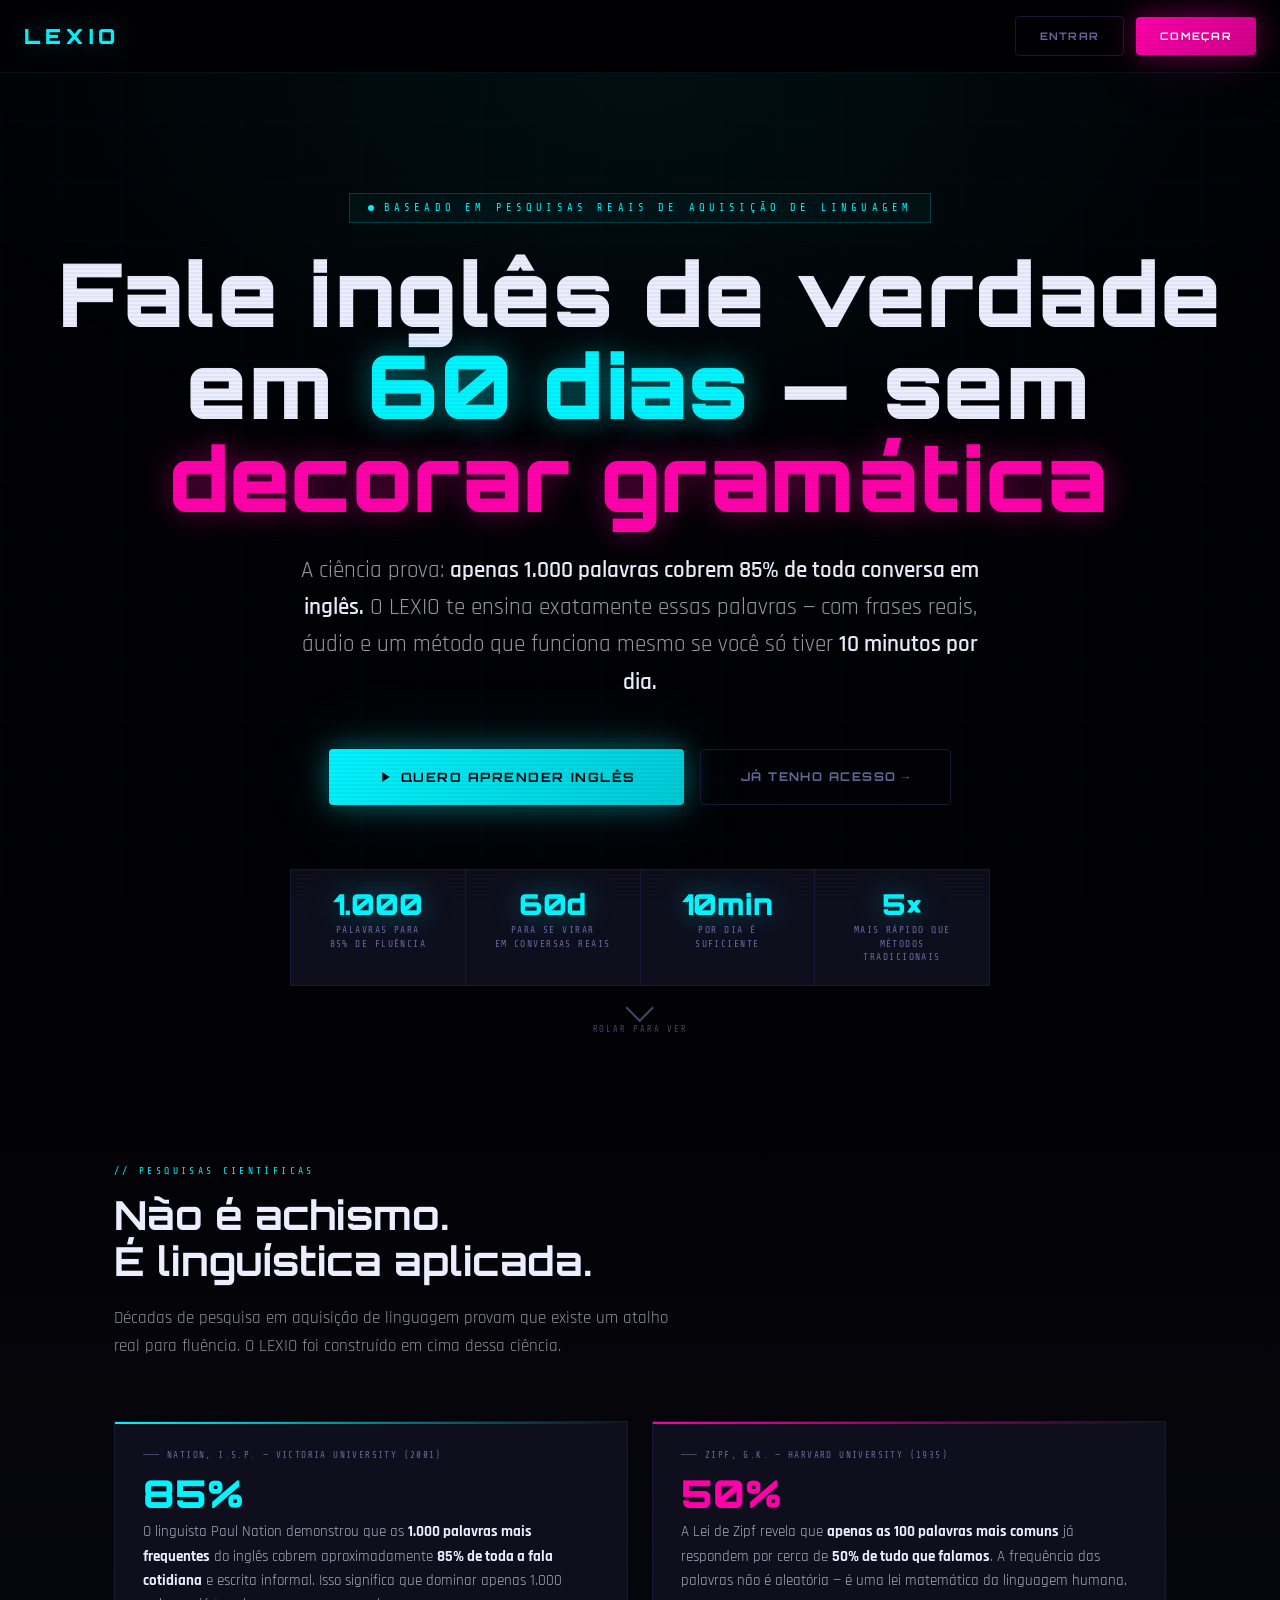
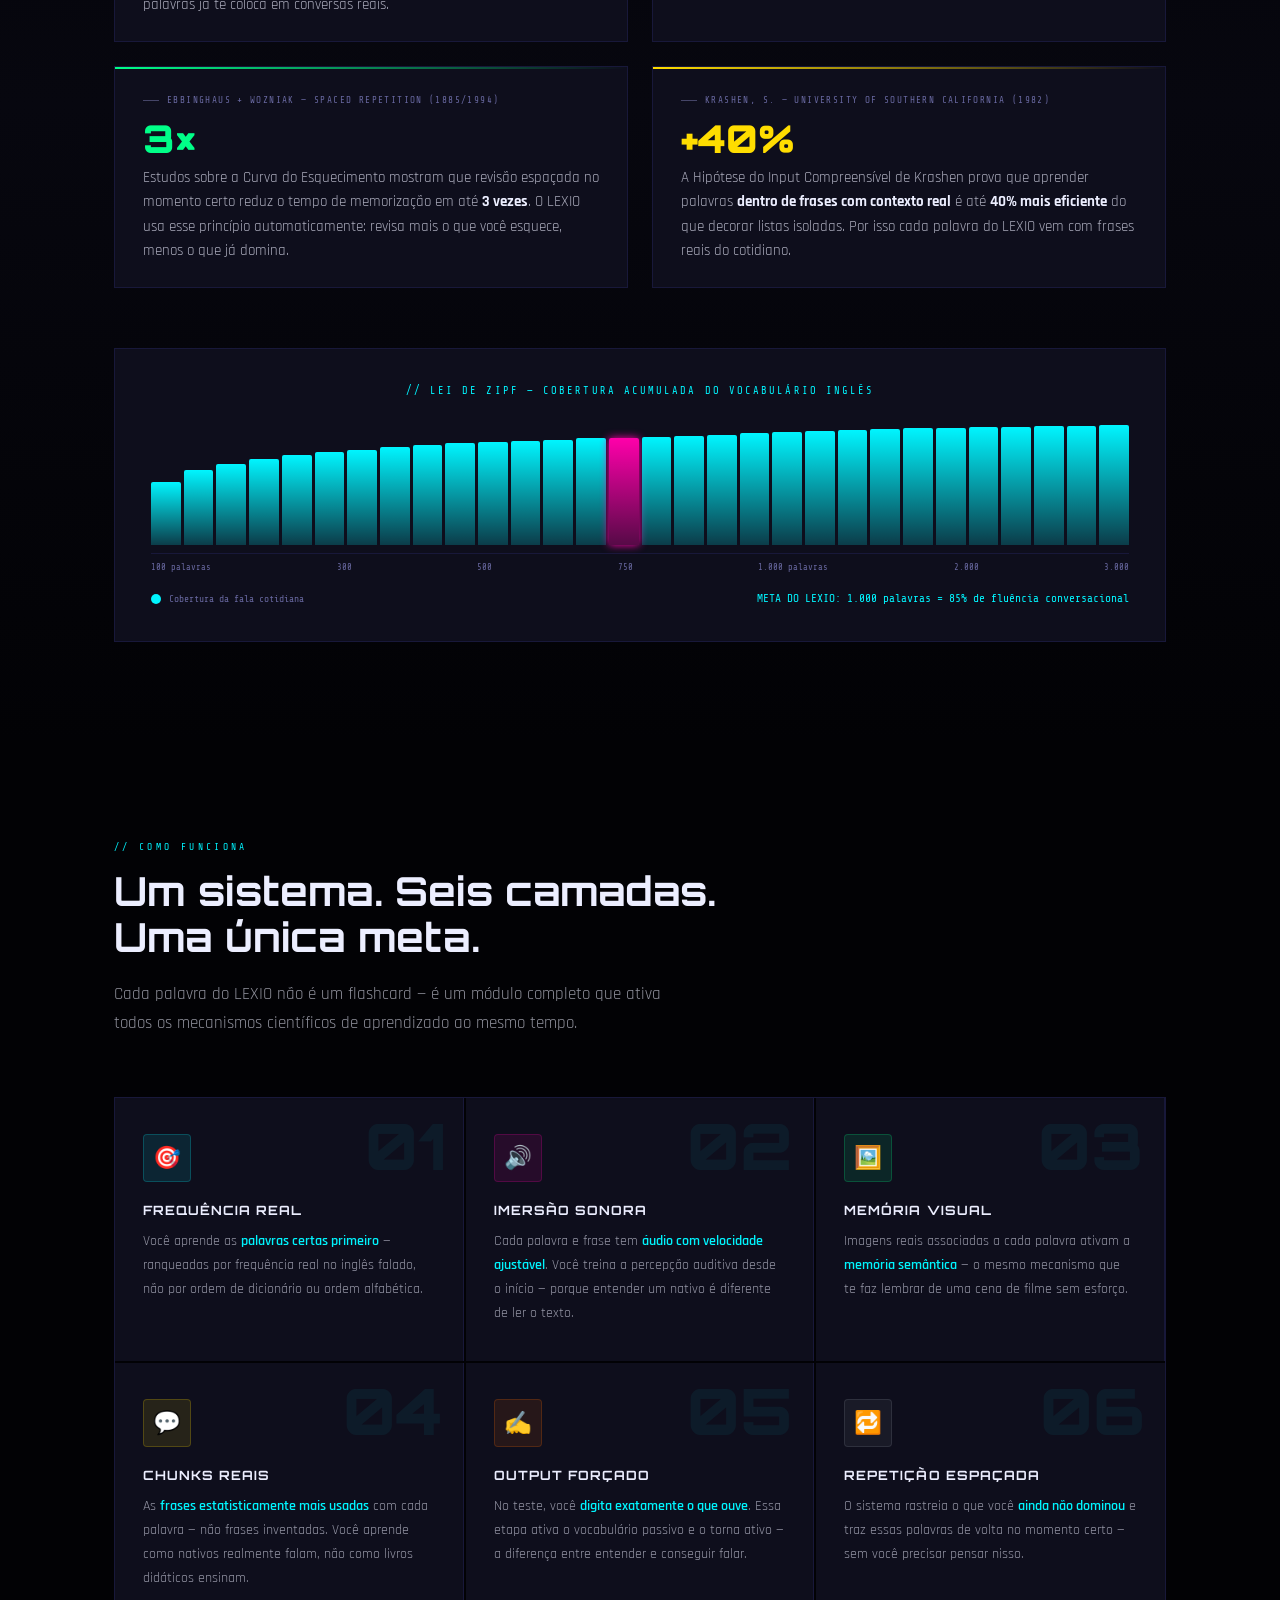
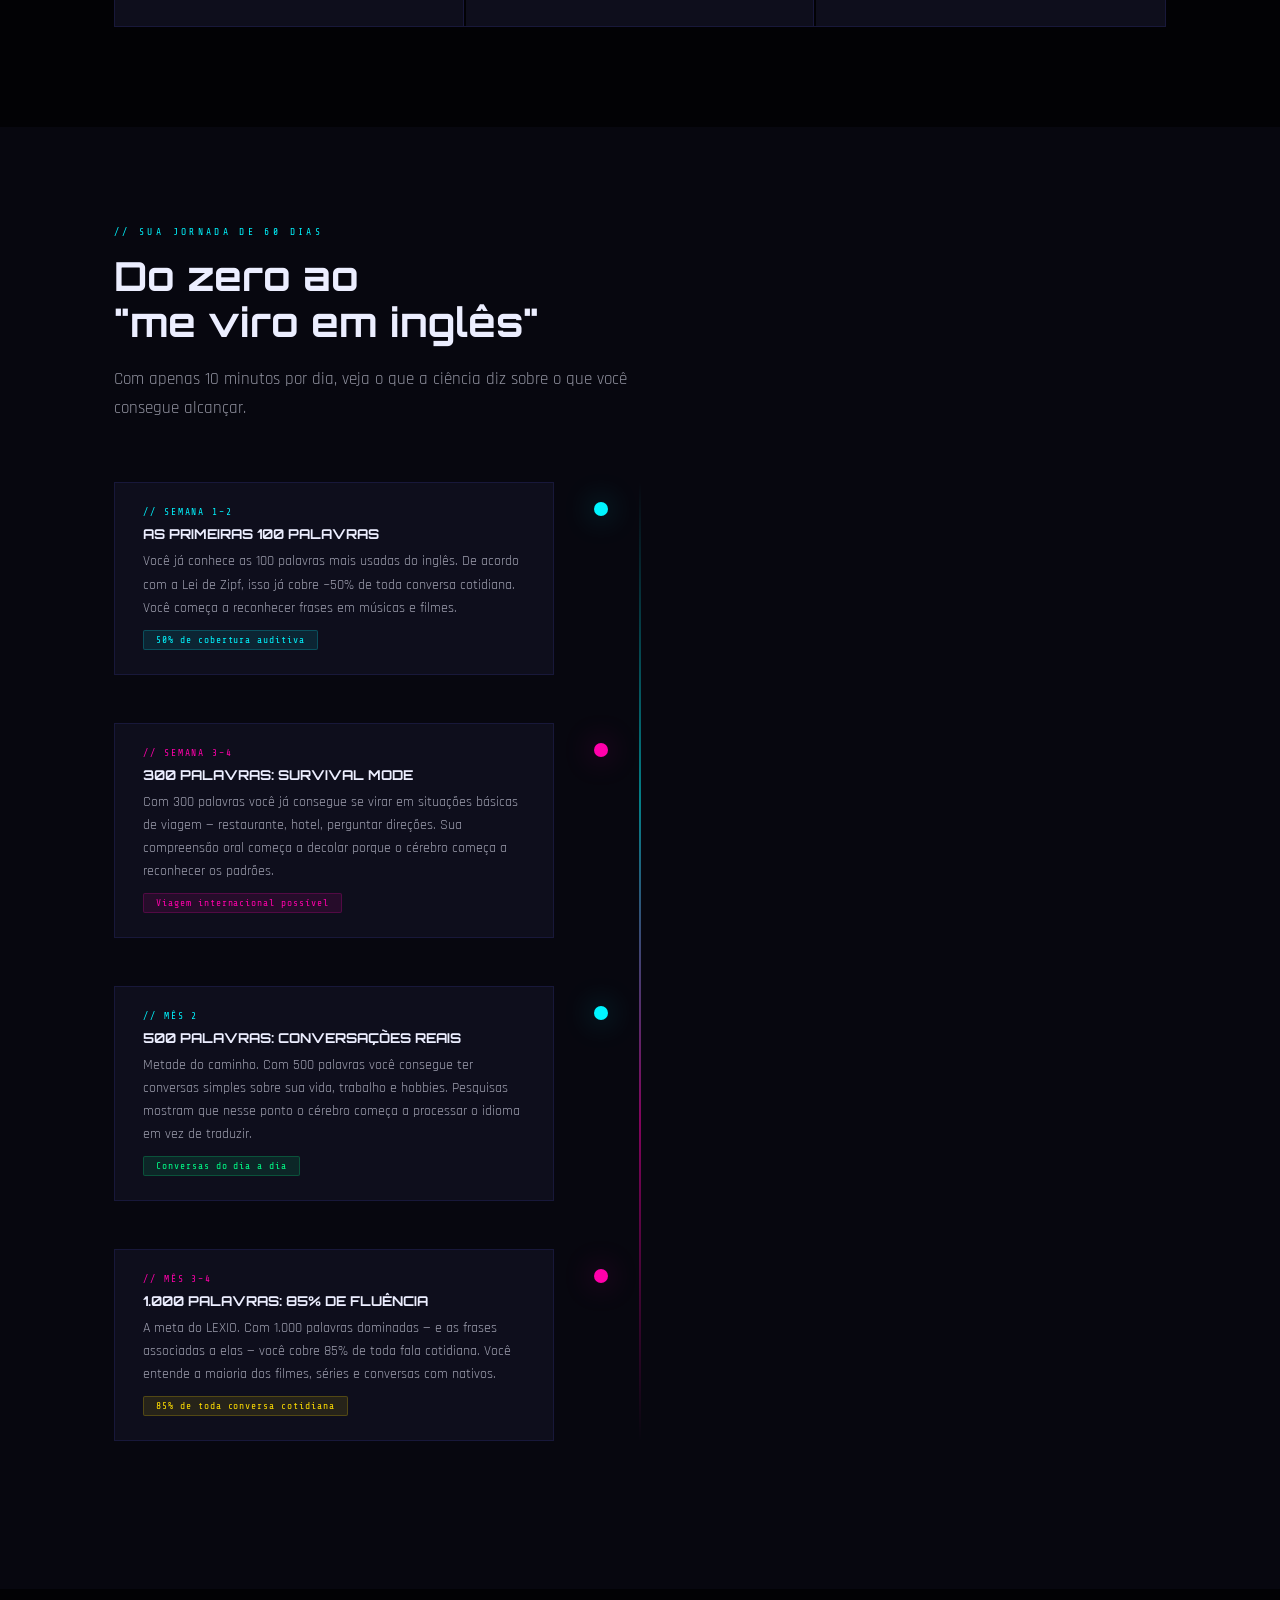
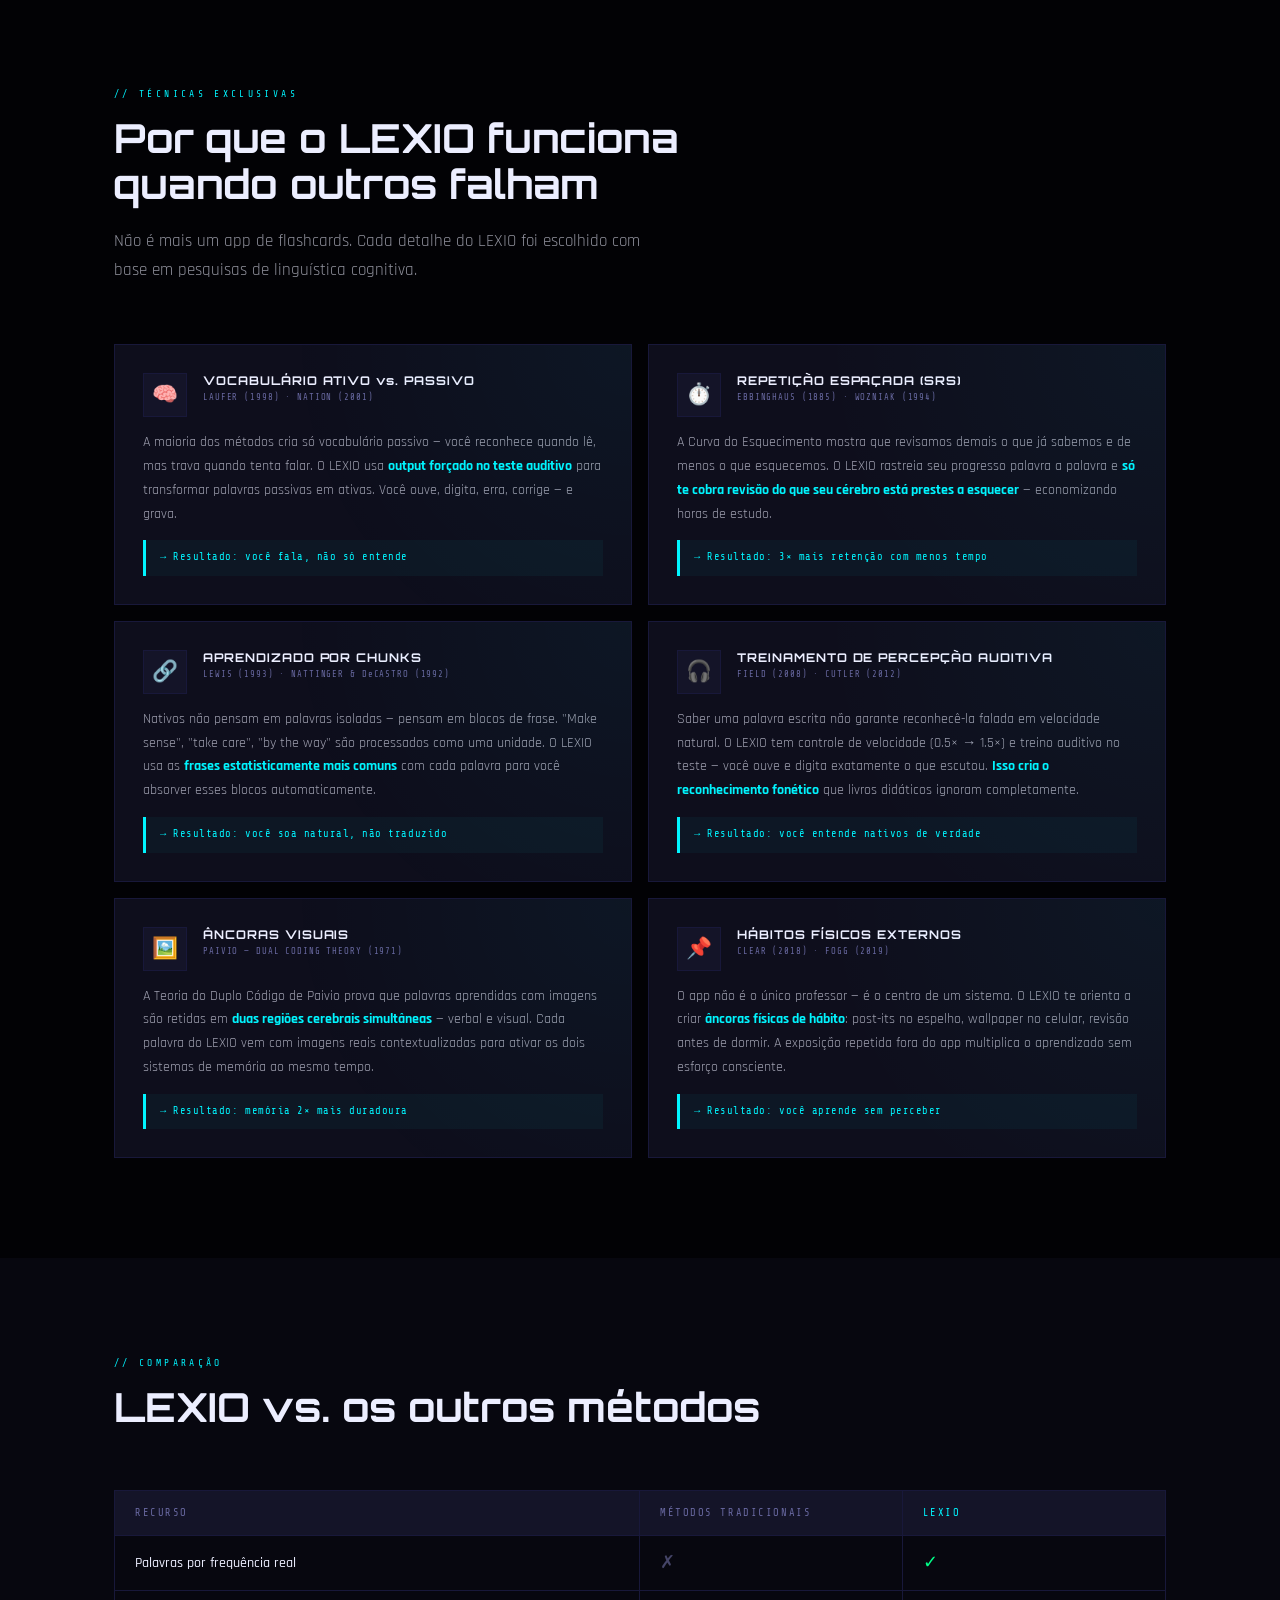
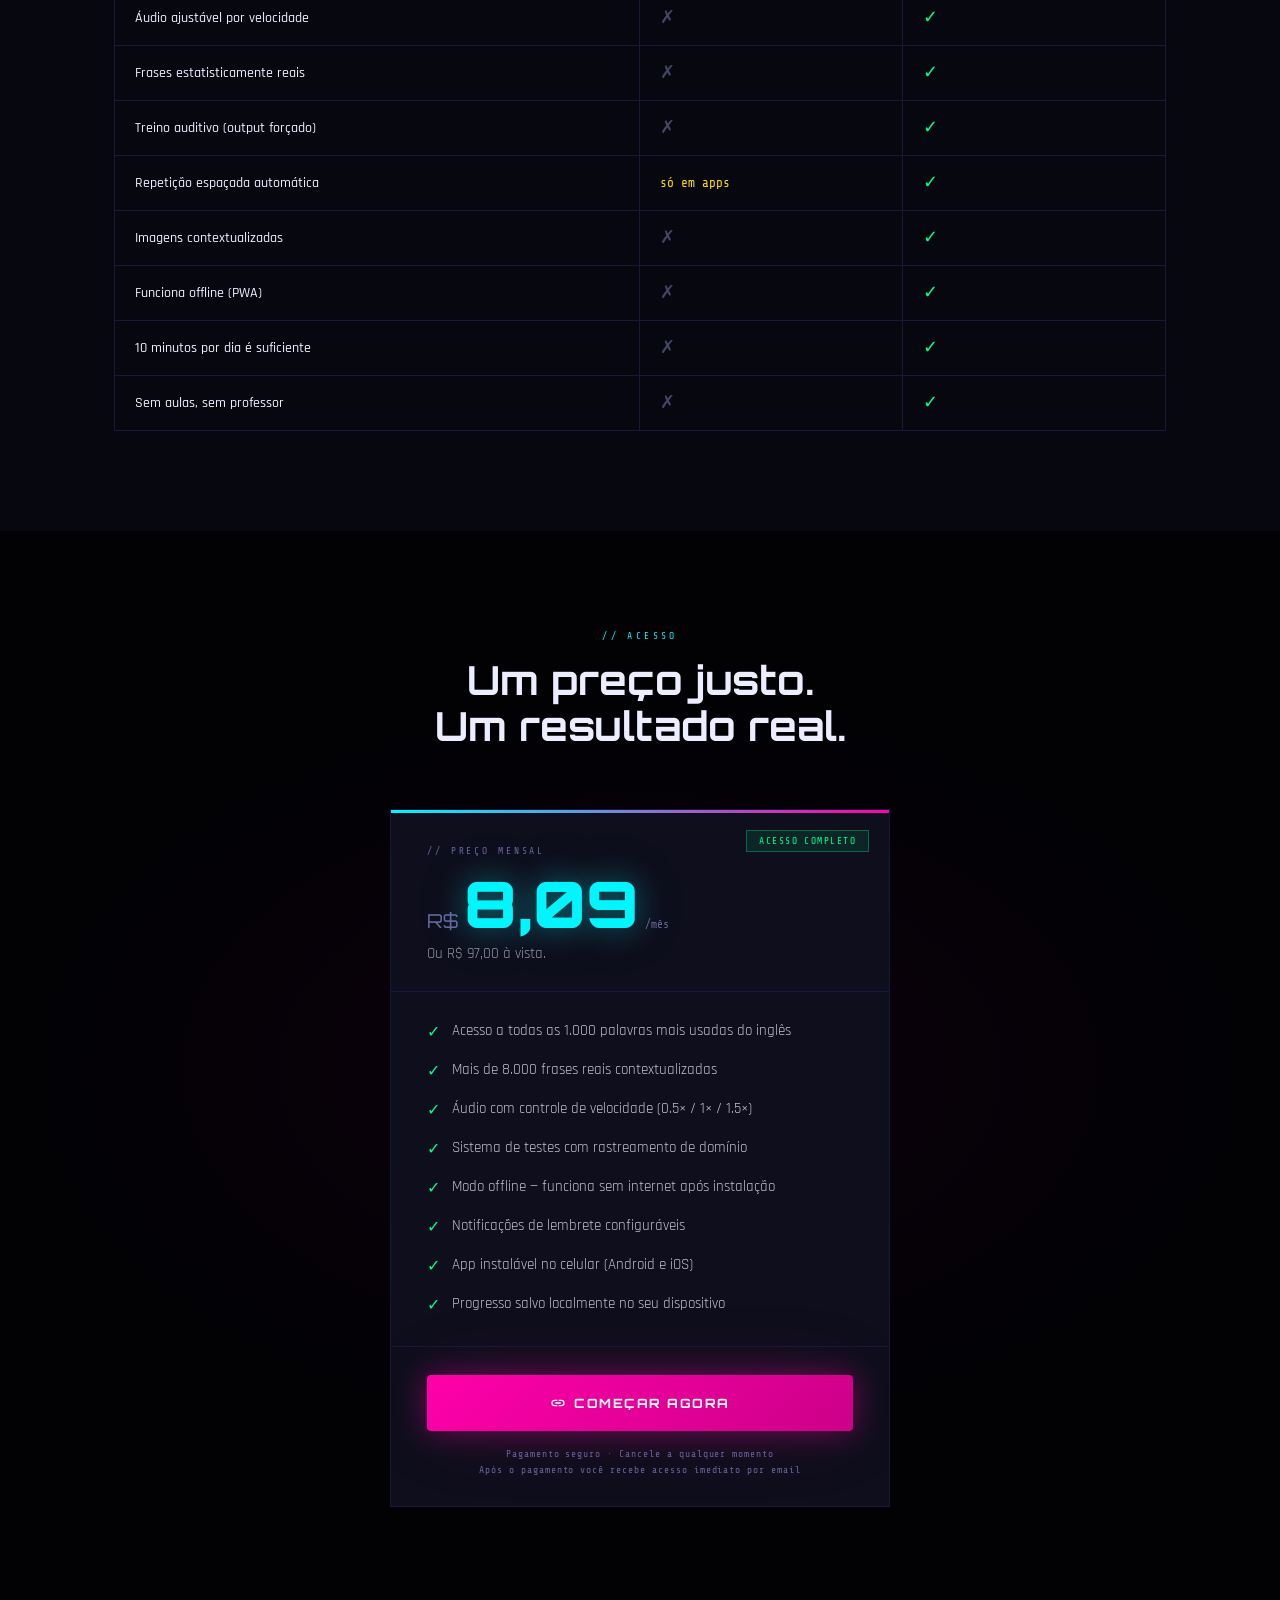
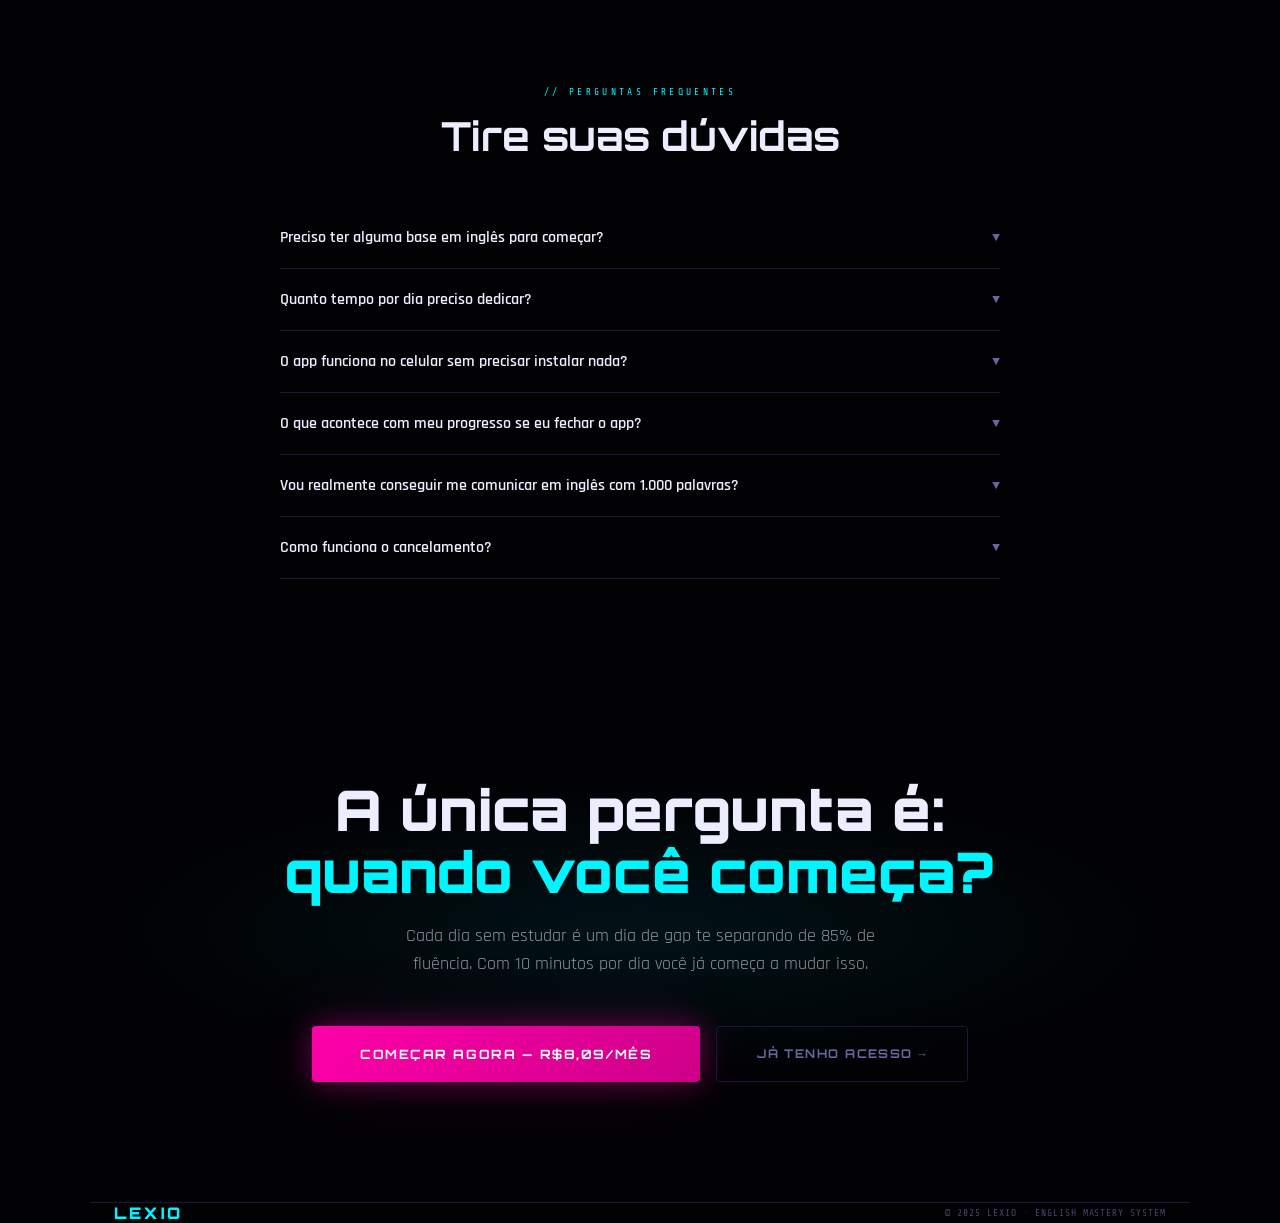
==== commit 9ec3c457: "changing start menu name in landing page" ====
--- a/index.html
+++ b/index.html
@@ -19,7 +19,7 @@
             <div class="nav-actions">
                 <!-- ↓ EDITAR: troque href="app/" pelo caminho real do seu app -->
                 <a href="app/" class="btn btn-ghost">ENTRAR</a>
-                <a href="#pricing" class="btn btn-magenta">COMEÇAR AGORA</a>
+                <a href="#pricing" class="btn btn-magenta">COMEÇAR</a>
             </div>
         </nav>
         <!-- ══════════ HERO ══════════ -->
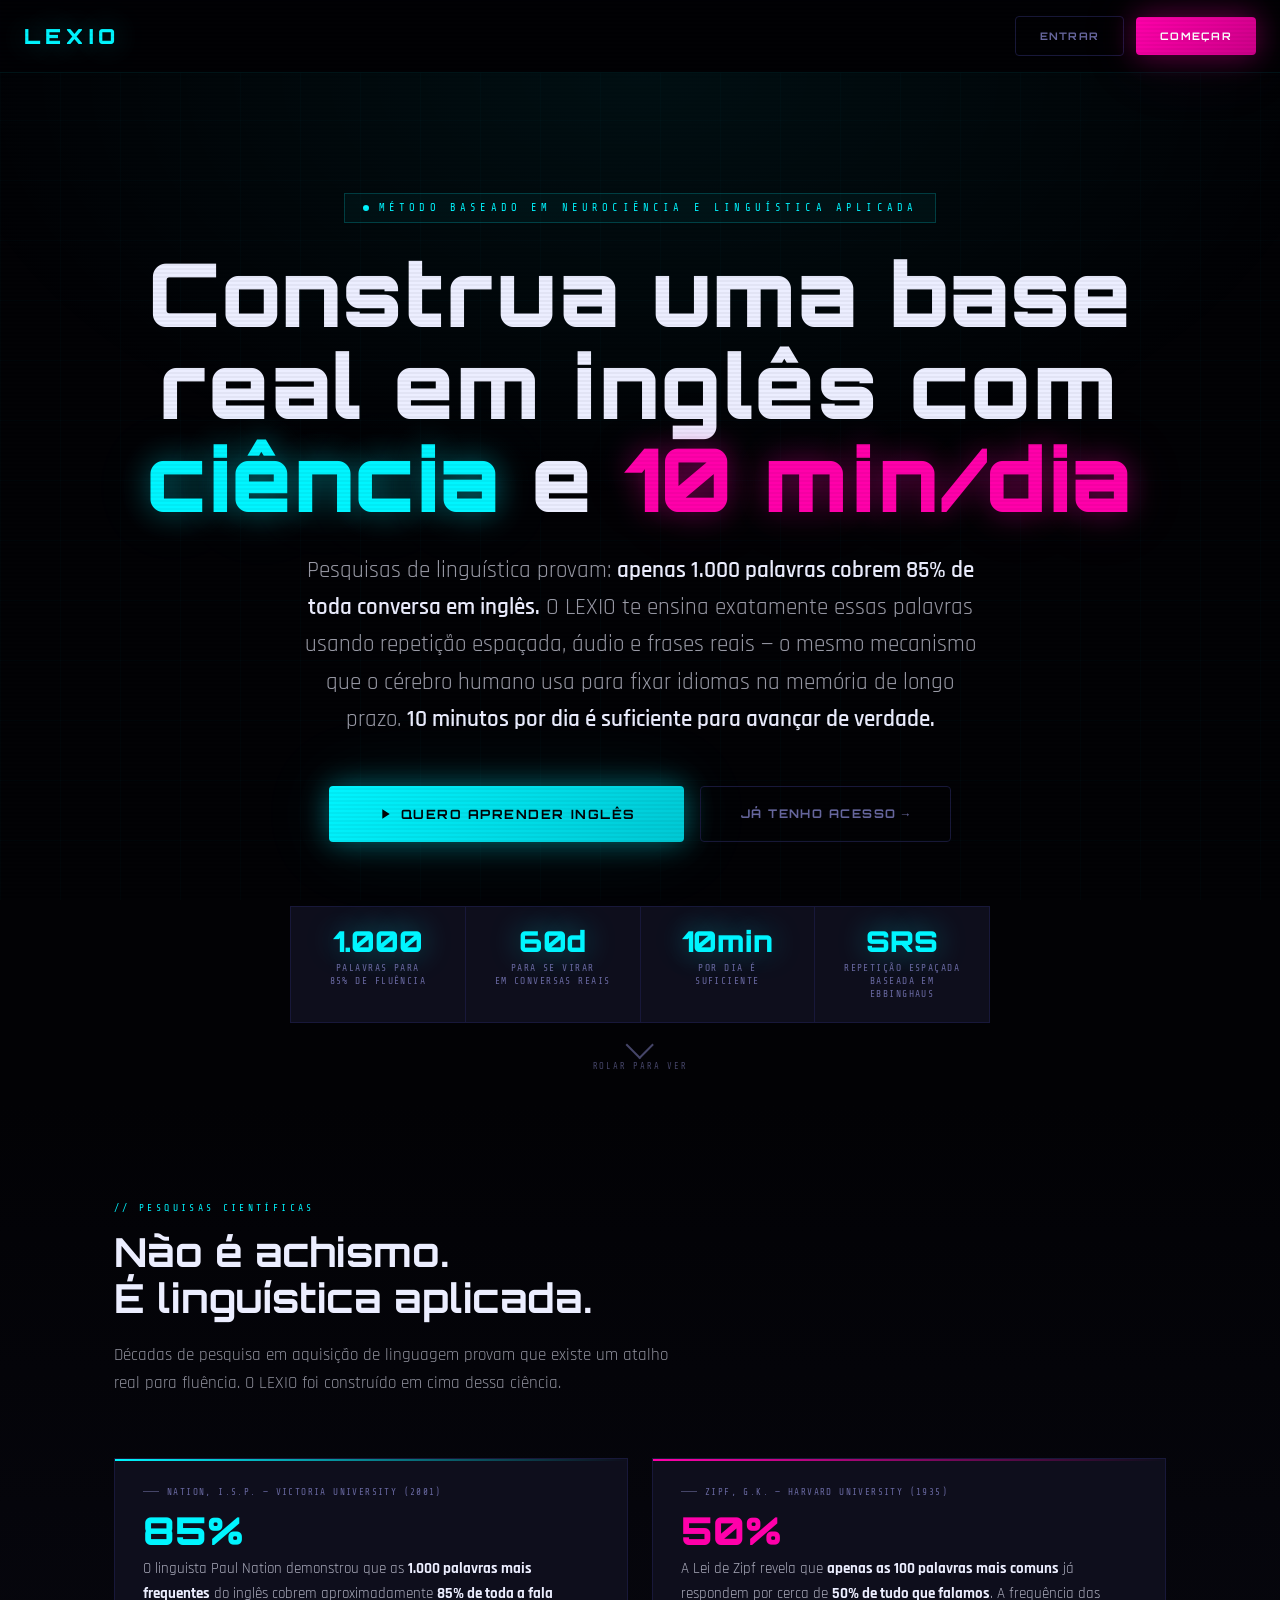
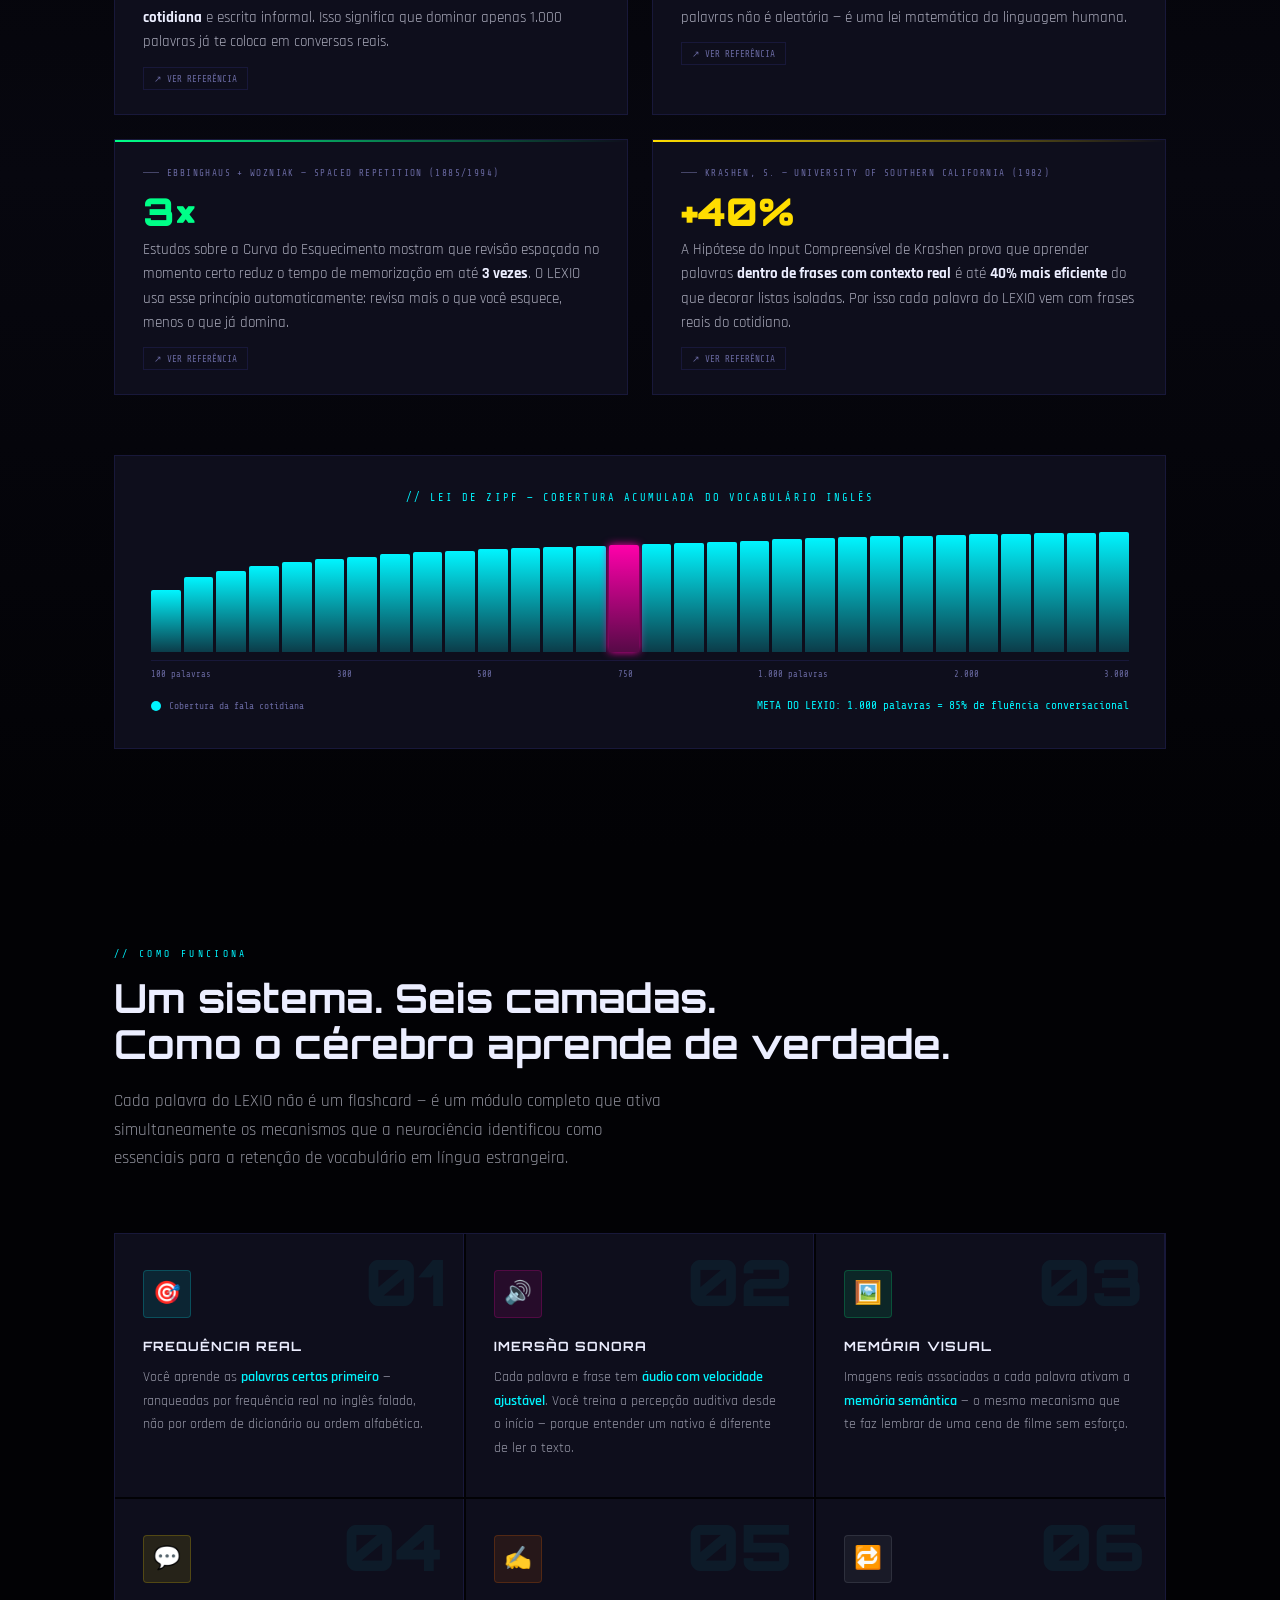
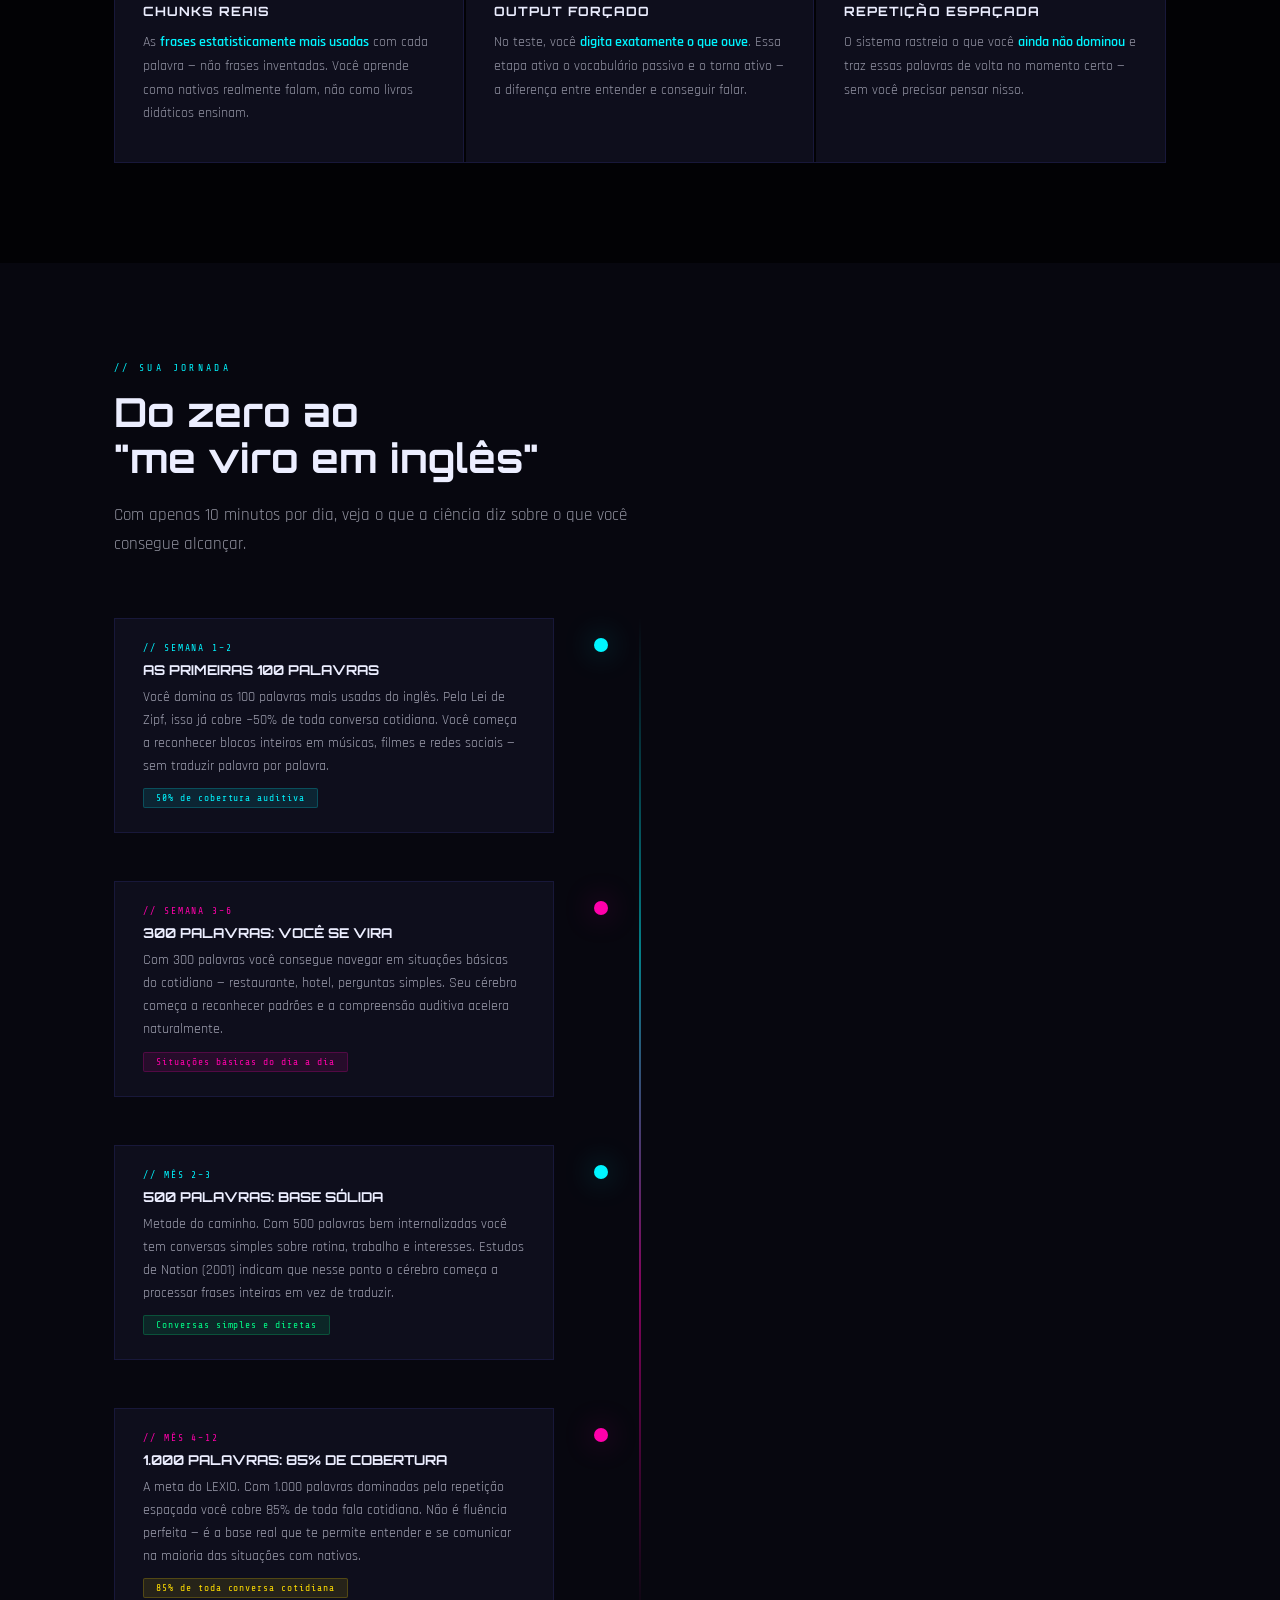
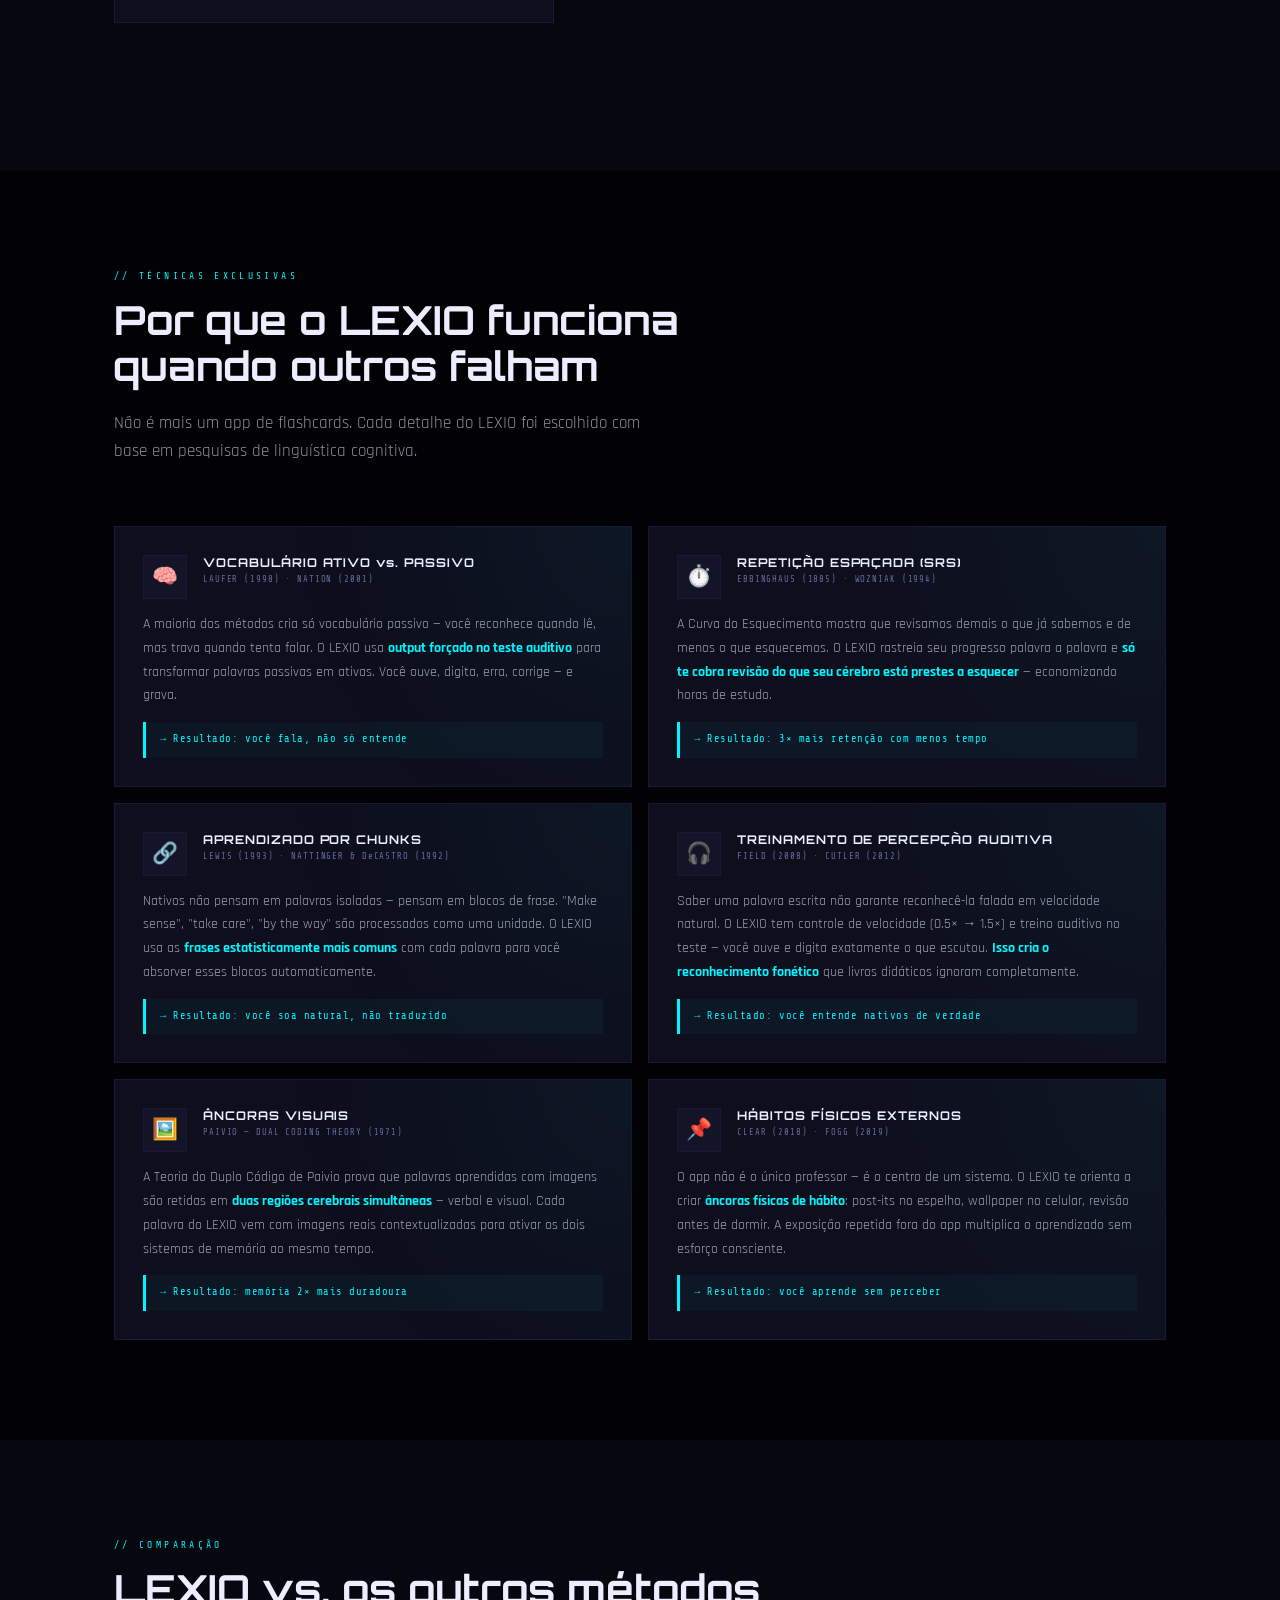
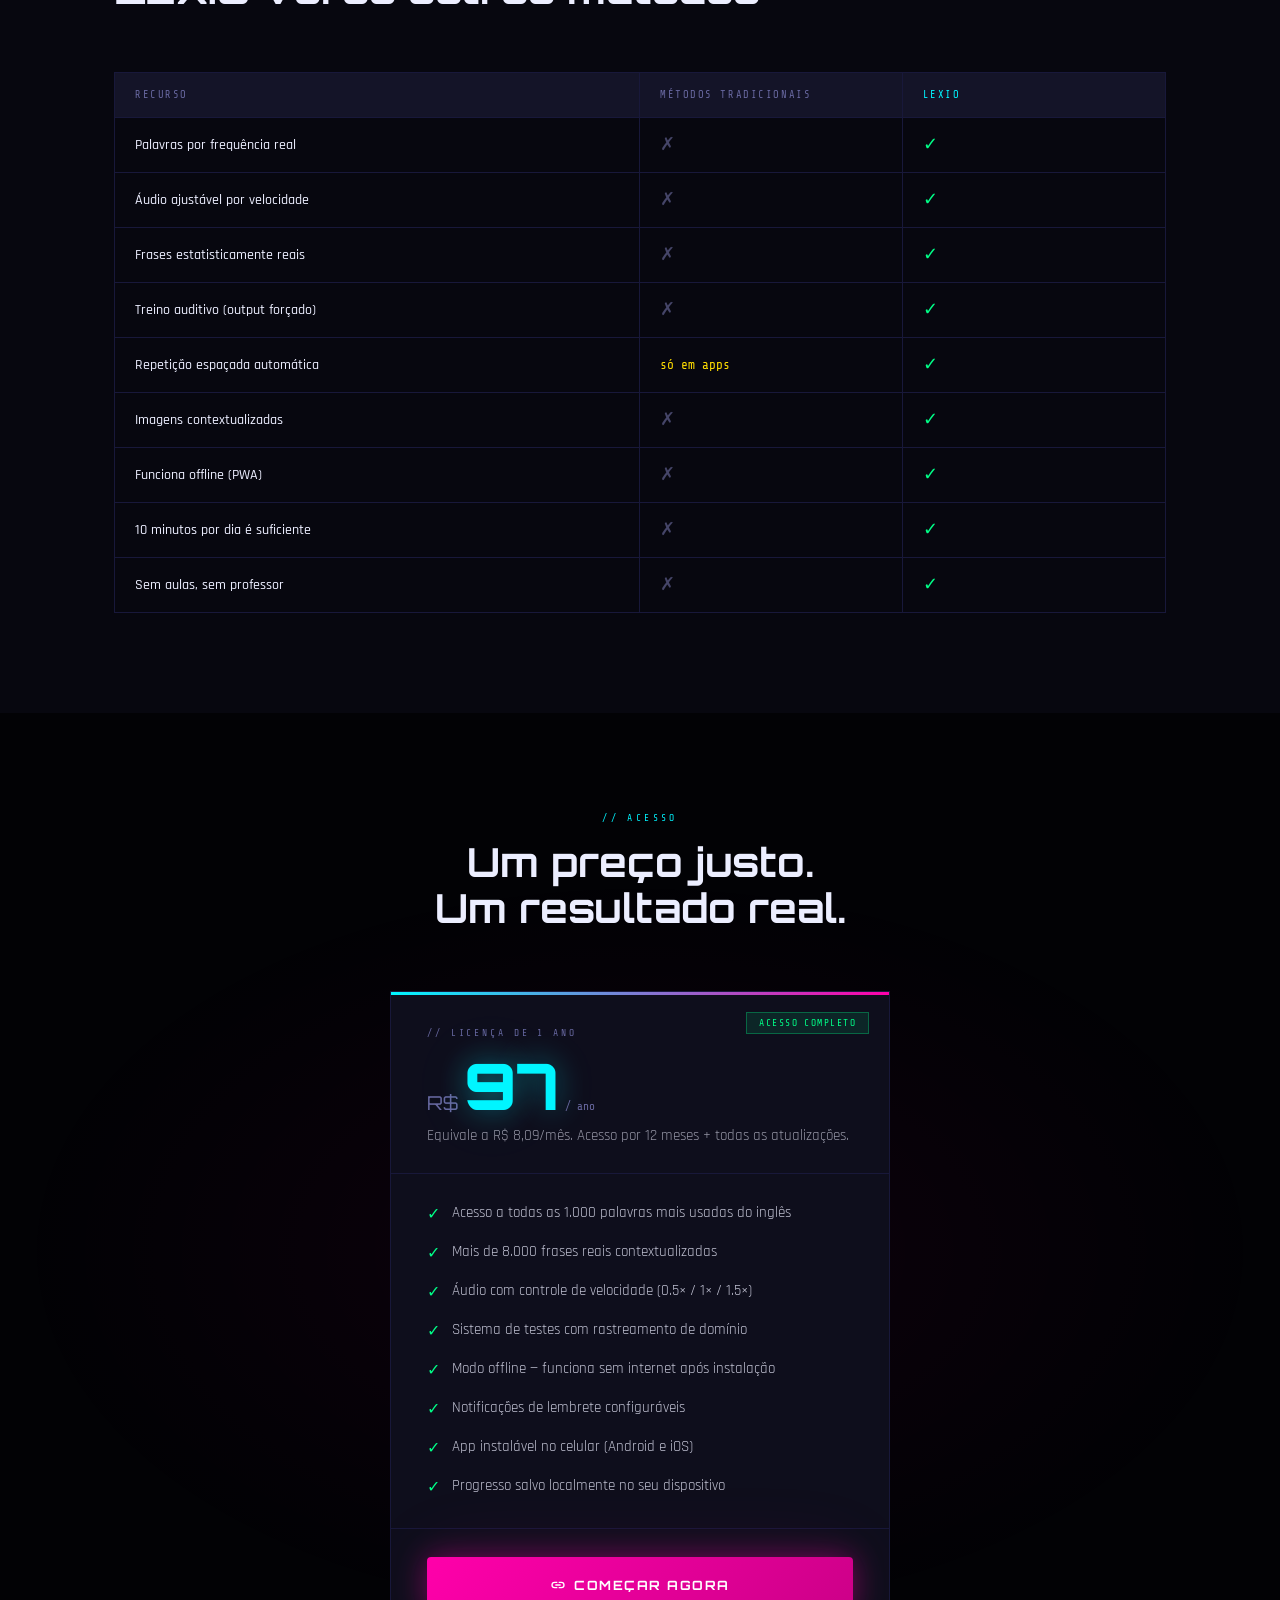
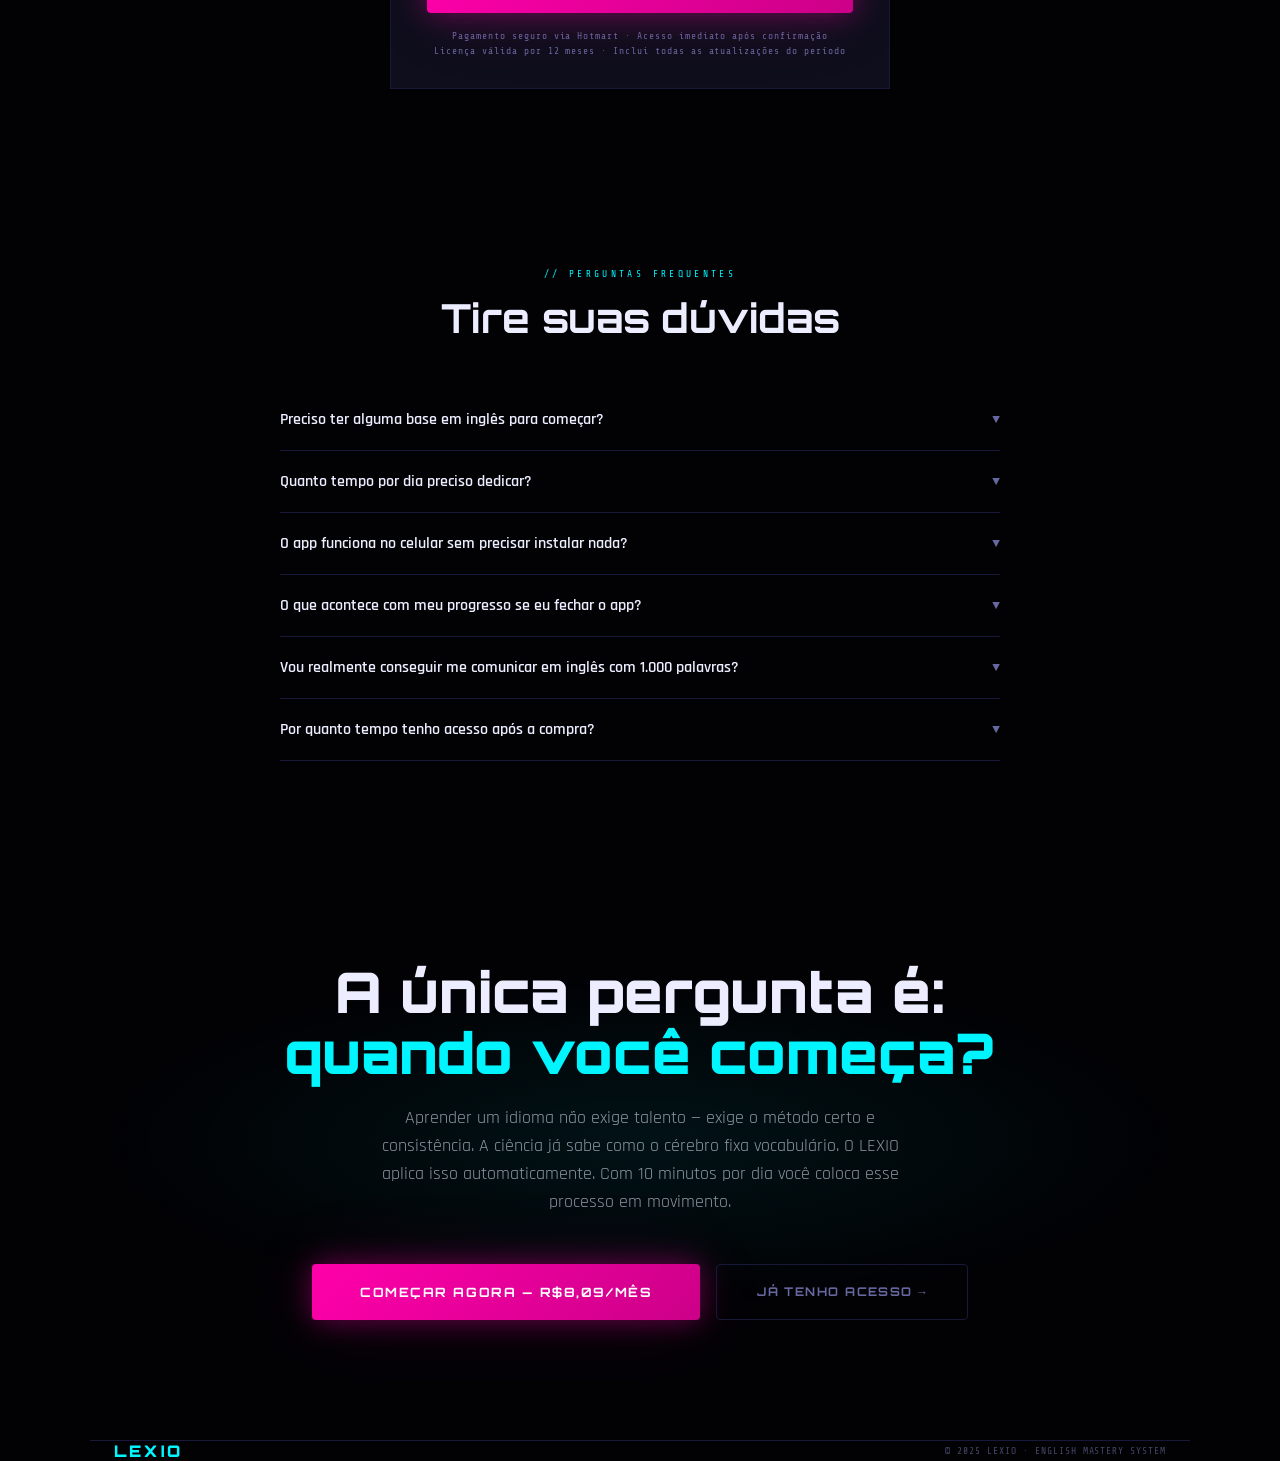
==== commit c7ba389b: "atualizacao geral" ====
--- a/index.html
+++ b/index.html
@@ -4,11 +4,13 @@
         <meta charset="UTF-8">
         <meta name="viewport" content="width=device-width, initial-scale=1.0">
         <meta name="theme-color" content="#020205">
-        <meta name="description" content="Domine o inglês em 60 dias aprendendo apenas as palavras que realmente importam. Método científico, sem horas de estudo.">
+        <meta name="description" content="Aprenda as 1.000 palavras que cobrem 85% do inglês falado. Método baseado em neurociência e repetição espaçada. 10 minutos por dia, resultado real.">
         <title>LEXIO — Domine o Inglês do Jeito Certo</title>
         <link rel="preconnect" href="https://fonts.googleapis.com">
         <link href="https://fonts.googleapis.com/css2?family=Orbitron:wght@400;700;900&family=Rajdhani:wght@300;400;500;600;700&family=Share+Tech+Mono&display=swap" rel="stylesheet">
         <link rel="stylesheet" href="app/css/landing.css">
+        <link rel="apple-touch-icon" href="icons/icon.png">
+        <link rel="icon" href="icons/icon.png" type="image/png">
     </head>
     <body>
         <div id="grid-bg"></div>
@@ -24,16 +26,17 @@
         </nav>
         <!-- ══════════ HERO ══════════ -->
         <section id="hero" class="z1">
-            <div class="hero-eyebrow"><span></span> BASEADO EM PESQUISAS REAIS DE AQUISIÇÃO DE LINGUAGEM</div>
+            <div class="hero-eyebrow"><span></span> MÉTODO BASEADO EM NEUROCIÊNCIA E LINGUÍSTICA APLICADA</div>
             <h1 class="hero-title">
-                Fale inglês de verdade<br>
-                em <span class="accent-c">60 dias</span> — sem<br>
-                <span class="accent-m">decorar gramática</span>
+                Construa uma base<br>
+                real em inglês com<br>
+                <span class="accent-c">ciência</span> e <span class="accent-m">10 min/dia</span>
             </h1>
             <p class="hero-subtitle">
-                A ciência prova: <strong>apenas 1.000 palavras cobrem 85% de toda conversa em inglês.</strong>
-                O LEXIO te ensina exatamente essas palavras — com frases reais, áudio e um método que funciona
-                mesmo se você só tiver <strong>10 minutos por dia.</strong>
+                Pesquisas de linguística provam: <strong>apenas 1.000 palavras cobrem 85% de toda conversa em inglês.</strong>
+                O LEXIO te ensina exatamente essas palavras usando repetição espaçada, áudio e frases reais —
+                o mesmo mecanismo que o cérebro humano usa para fixar idiomas na memória de longo prazo.
+                <strong>10 minutos por dia é suficiente para avançar de verdade.</strong>
             </p>
             <div class="hero-cta">
                 <!-- ↓ EDITAR: troque href pelo link real do seu checkout (ex: Hotmart, Kiwify, Stripe) -->
@@ -59,8 +62,8 @@
                     <div class="hero-stat-label">POR DIA É<br>SUFICIENTE</div>
                 </div>
                 <div class="hero-stat">
-                    <div class="hero-stat-num">5×</div>
-                    <div class="hero-stat-label">MAIS RÁPIDO QUE<br>MÉTODOS TRADICIONAIS</div>
+                    <div class="hero-stat-num">SRS</div>
+                    <div class="hero-stat-label">REPETIÇÃO ESPAÇADA<br>BASEADA EM EBBINGHAUS</div>
                 </div>
             </div>
             <div class="scroll-hint">
@@ -86,6 +89,16 @@
                             do inglês cobrem aproximadamente <strong>85% de toda a fala cotidiana</strong> e escrita informal.
                             Isso significa que dominar apenas 1.000 palavras já te coloca em conversas reais.
                         </div>
+                        <a href="https://en.wikipedia.org/wiki/Paul_Nation" 
+                        target="_blank" rel="noopener"
+                        style="display:inline-flex;align-items:center;gap:6px;margin-top:12px;
+                                font-family:var(--font-m);font-size:0.58rem;color:var(--muted2);
+                                text-decoration:none;border:1px solid var(--border);
+                                padding:5px 10px;transition:all 0.2s"
+                        onmouseover="this.style.borderColor='var(--cyan)';this.style.color='var(--cyan)'"
+                        onmouseout="this.style.borderColor='var(--border)';this.style.color='var(--muted2)'">
+                        ↗ VER REFERÊNCIA
+                        </a>
                     </div>
                     <div class="research-card rc-mag reveal">
                         <div class="research-source">ZIPF, G.K. — HARVARD UNIVERSITY (1935)</div>
@@ -95,6 +108,16 @@
                             já respondem por cerca de <strong>50% de tudo que falamos</strong>.
                             A frequência das palavras não é aleatória — é uma lei matemática da linguagem humana.
                         </div>
+                        <a href="https://pt.wikipedia.org/wiki/Lei_de_Zipf" 
+                        target="_blank" rel="noopener"
+                        style="display:inline-flex;align-items:center;gap:6px;margin-top:12px;
+                                font-family:var(--font-m);font-size:0.58rem;color:var(--muted2);
+                                text-decoration:none;border:1px solid var(--border);
+                                padding:5px 10px;transition:all 0.2s"
+                        onmouseover="this.style.borderColor='var(--cyan)';this.style.color='var(--cyan)'"
+                        onmouseout="this.style.borderColor='var(--border)';this.style.color='var(--muted2)'">
+                        ↗ VER REFERÊNCIA
+                        </a>
                     </div>
                     <div class="research-card rc-green reveal">
                         <div class="research-source">EBBINGHAUS + WOZNIAK — SPACED REPETITION (1885/1994)</div>
@@ -104,6 +127,16 @@
                             reduz o tempo de memorização em até <strong>3 vezes</strong>. O LEXIO usa esse princípio
                             automaticamente: revisa mais o que você esquece, menos o que já domina.
                         </div>
+                        <a href="https://pt.wikipedia.org/wiki/Curva_do_esquecimento" 
+                        target="_blank" rel="noopener"
+                        style="display:inline-flex;align-items:center;gap:6px;margin-top:12px;
+                                font-family:var(--font-m);font-size:0.58rem;color:var(--muted2);
+                                text-decoration:none;border:1px solid var(--border);
+                                padding:5px 10px;transition:all 0.2s"
+                        onmouseover="this.style.borderColor='var(--cyan)';this.style.color='var(--cyan)'"
+                        onmouseout="this.style.borderColor='var(--border)';this.style.color='var(--muted2)'">
+                        ↗ VER REFERÊNCIA
+                        </a>
                     </div>
                     <div class="research-card rc-yellow reveal">
                         <div class="research-source">KRASHEN, S. — UNIVERSITY OF SOUTHERN CALIFORNIA (1982)</div>
@@ -113,6 +146,16 @@
                             <strong>dentro de frases com contexto real</strong> é até <strong>40% mais eficiente</strong>
                             do que decorar listas isoladas. Por isso cada palavra do LEXIO vem com frases reais do cotidiano.
                         </div>
+                        <a href="https://pt.wikipedia.org/wiki/Stephen_Krashen" 
+                        target="_blank" rel="noopener"
+                        style="display:inline-flex;align-items:center;gap:6px;margin-top:12px;
+                                font-family:var(--font-m);font-size:0.58rem;color:var(--muted2);
+                                text-decoration:none;border:1px solid var(--border);
+                                padding:5px 10px;transition:all 0.2s"
+                        onmouseover="this.style.borderColor='var(--cyan)';this.style.color='var(--cyan)'"
+                        onmouseout="this.style.borderColor='var(--border)';this.style.color='var(--muted2)'">
+                        ↗ VER REFERÊNCIA
+                        </a>
                     </div>
                 </div>
                 <!-- Zipf Chart -->
@@ -144,10 +187,11 @@
         <section id="how" class="z1">
             <div class="container">
                 <span class="section-label reveal">// COMO FUNCIONA</span>
-                <h2 class="section-title reveal">Um sistema. Seis camadas.<br>Uma única meta.</h2>
+                <h2 class="section-title reveal">Um sistema. Seis camadas.<br>Como o cérebro aprende de verdade.</h2>
                 <p class="section-sub reveal">
                     Cada palavra do LEXIO não é um flashcard — é um módulo completo que ativa
-                    todos os mecanismos científicos de aprendizado ao mesmo tempo.
+                    simultaneamente os mecanismos que a neurociência identificou como essenciais
+                    para a retenção de vocabulário em língua estrangeira.
                 </p>
                 <div class="how-grid">
                     <div class="how-step reveal">
@@ -192,7 +236,7 @@
         <!-- ══════════ TIMELINE ══════════ -->
         <section id="timeline" class="z1">
             <div class="container">
-                <span class="section-label reveal">// SUA JORNADA DE 60 DIAS</span>
+                <span class="section-label reveal">// SUA JORNADA</span>
                 <h2 class="section-title reveal">Do zero ao<br>"me viro em inglês"</h2>
                 <p class="section-sub reveal">
                     Com apenas 10 minutos por dia, veja o que a ciência diz sobre o que você consegue alcançar.
@@ -203,7 +247,7 @@
                         <div class="timeline-card">
                             <div class="tl-week">// SEMANA 1–2</div>
                             <div class="tl-title">AS PRIMEIRAS 100 PALAVRAS</div>
-                            <div class="tl-text">Você já conhece as 100 palavras mais usadas do inglês. De acordo com a Lei de Zipf, isso já cobre ~50% de toda conversa cotidiana. Você começa a reconhecer frases em músicas e filmes.</div>
+                            <div class="tl-text">Você domina as 100 palavras mais usadas do inglês. Pela Lei de Zipf, isso já cobre ~50% de toda conversa cotidiana. Você começa a reconhecer blocos inteiros em músicas, filmes e redes sociais — sem traduzir palavra por palavra.</div>
                             <div class="tl-badge badge-cyan">50% de cobertura auditiva</div>
                         </div>
                         <div class="timeline-dot"></div>
@@ -213,18 +257,18 @@
                         <div style="flex:1"></div>
                         <div class="timeline-dot"></div>
                         <div class="timeline-card">
-                            <div class="tl-week">// SEMANA 3–4</div>
-                            <div class="tl-title">300 PALAVRAS: SURVIVAL MODE</div>
-                            <div class="tl-text">Com 300 palavras você já consegue se virar em situações básicas de viagem — restaurante, hotel, perguntar direções. Sua compreensão oral começa a decolar porque o cérebro começa a reconhecer os padrões.</div>
-                            <div class="tl-badge badge-mag">Viagem internacional possível</div>
+                            <div class="tl-week">// SEMANA 3–6</div>
+                            <div class="tl-title">300 PALAVRAS: VOCÊ SE VIRA</div>
+                            <div class="tl-text">Com 300 palavras você consegue navegar em situações básicas do cotidiano — restaurante, hotel, perguntas simples. Seu cérebro começa a reconhecer padrões e a compreensão auditiva acelera naturalmente.</div>
+                            <div class="tl-badge badge-mag">Situações básicas do dia a dia</div>
                         </div>
                     </div>
                     <div class="timeline-row">
                         <div class="timeline-card">
-                            <div class="tl-week">// MÊS 2</div>
-                            <div class="tl-title">500 PALAVRAS: CONVERSAÇÕES REAIS</div>
-                            <div class="tl-text">Metade do caminho. Com 500 palavras você consegue ter conversas simples sobre sua vida, trabalho e hobbies. Pesquisas mostram que nesse ponto o cérebro começa a processar o idioma em vez de traduzir.</div>
-                            <div class="tl-badge badge-green">Conversas do dia a dia</div>
+                            <div class="tl-week">// MÊS 2–3</div>
+                            <div class="tl-title">500 PALAVRAS: BASE SÓLIDA</div>
+                            <div class="tl-text">Metade do caminho. Com 500 palavras bem internalizadas você tem conversas simples sobre rotina, trabalho e interesses. Estudos de Nation (2001) indicam que nesse ponto o cérebro começa a processar frases inteiras em vez de traduzir.</div>
+                            <div class="tl-badge badge-green">Conversas simples e diretas</div>
                         </div>
                         <div class="timeline-dot"></div>
                         <div style="flex:1"></div>
@@ -233,9 +277,9 @@
                         <div style="flex:1"></div>
                         <div class="timeline-dot"></div>
                         <div class="timeline-card">
-                            <div class="tl-week">// MÊS 3–4</div>
-                            <div class="tl-title">1.000 PALAVRAS: 85% DE FLUÊNCIA</div>
-                            <div class="tl-text">A meta do LEXIO. Com 1.000 palavras dominadas — e as frases associadas a elas — você cobre 85% de toda fala cotidiana. Você entende a maioria dos filmes, séries e conversas com nativos.</div>
+                            <div class="tl-week">// MÊS 4–12</div>
+                            <div class="tl-title">1.000 PALAVRAS: 85% DE COBERTURA</div>
+                            <div class="tl-text">A meta do LEXIO. Com 1.000 palavras dominadas pela repetição espaçada você cobre 85% de toda fala cotidiana. Não é fluência perfeita — é a base real que te permite entender e se comunicar na maioria das situações com nativos.</div>
                             <div class="tl-badge badge-yellow">85% de toda conversa cotidiana</div>
                         </div>
                     </div>
@@ -415,14 +459,13 @@
                 <div class="pricing-card reveal">
                     <div class="pricing-badge">ACESSO COMPLETO</div>
                     <div class="pricing-head">
-                        <div class="pricing-plan">// PREÇO MENSAL</div>
+                        <div class="pricing-plan">// LICENÇA DE 1 ANO</div>
                         <div class="pricing-price">
                             <div class="price-currency">R$</div>
-                            <!-- ↓ EDITAR: altere o preço aqui -->
-                            <div class="price-value">8,09 </div>
-                            <div class="price-period">/mês</div>
-                        </div>
-                        <div class="pricing-tagline">Ou R$ 97,00 à vista.</div>
+                            <div class="price-value">97</div>
+                            <div class="price-period">/ ano</div>
+                        </div>
+                        <div class="pricing-tagline">Equivale a R$ 8,09/mês. Acesso por 12 meses + todas as atualizações.</div>
                     </div>
                     <div class="pricing-features">
                         <div class="feature-item"><span class="feature-check">✓</span> Acesso a todas as 1.000 palavras mais usadas do inglês</div>
@@ -442,8 +485,8 @@
                             COMEÇAR AGORA
                         </a>
                         <div class="pricing-guarantee">
-                            Pagamento seguro · Cancele a qualquer momento<br>
-                            Após o pagamento você recebe acesso imediato por email
+                            Pagamento seguro via Hotmart · Acesso imediato após confirmação<br>
+                            Licença válida por 12 meses · Inclui todas as atualizações do período
                         </div>
                     </div>
                 </div>
@@ -492,10 +535,10 @@
                     </div>
                     <div class="faq-item">
                         <div class="faq-q" onclick="toggleFaq(this)">
-                            Como funciona o cancelamento?
+                            Por quanto tempo tenho acesso após a compra?
                             <span class="faq-arrow">▼</span>
                         </div>
-                        <div class="faq-a">O cancelamento é imediato e sem burocracia. Basta acessar a plataforma de pagamento e cancelar. Você mantém acesso até o final do período pago.</div>
+                        <div class="faq-a">Sua licença dá acesso completo por 12 meses a partir da data da compra. Durante esse período você recebe todas as atualizações do sistema sem custo adicional. Ao final do período você pode renovar para continuar com acesso.</div>
                     </div>
                 </div>
             </div>
@@ -507,8 +550,9 @@
                 <span style="color:var(--cyan)">quando você começa?</span>
             </h2>
             <p class="cta-sub reveal">
-                Cada dia sem estudar é um dia de gap te separando de 85% de fluência. Com 10 minutos por dia
-                você já começa a mudar isso.
+                Aprender um idioma não exige talento — exige o método certo e consistência.
+                A ciência já sabe como o cérebro fixa vocabulário. O LEXIO aplica isso automaticamente.
+                Com 10 minutos por dia você coloca esse processo em movimento.
             </p>
             <div class="cta-buttons reveal">
                 <!-- ↓ EDITAR: mesmo link do checkout do pricing -->
